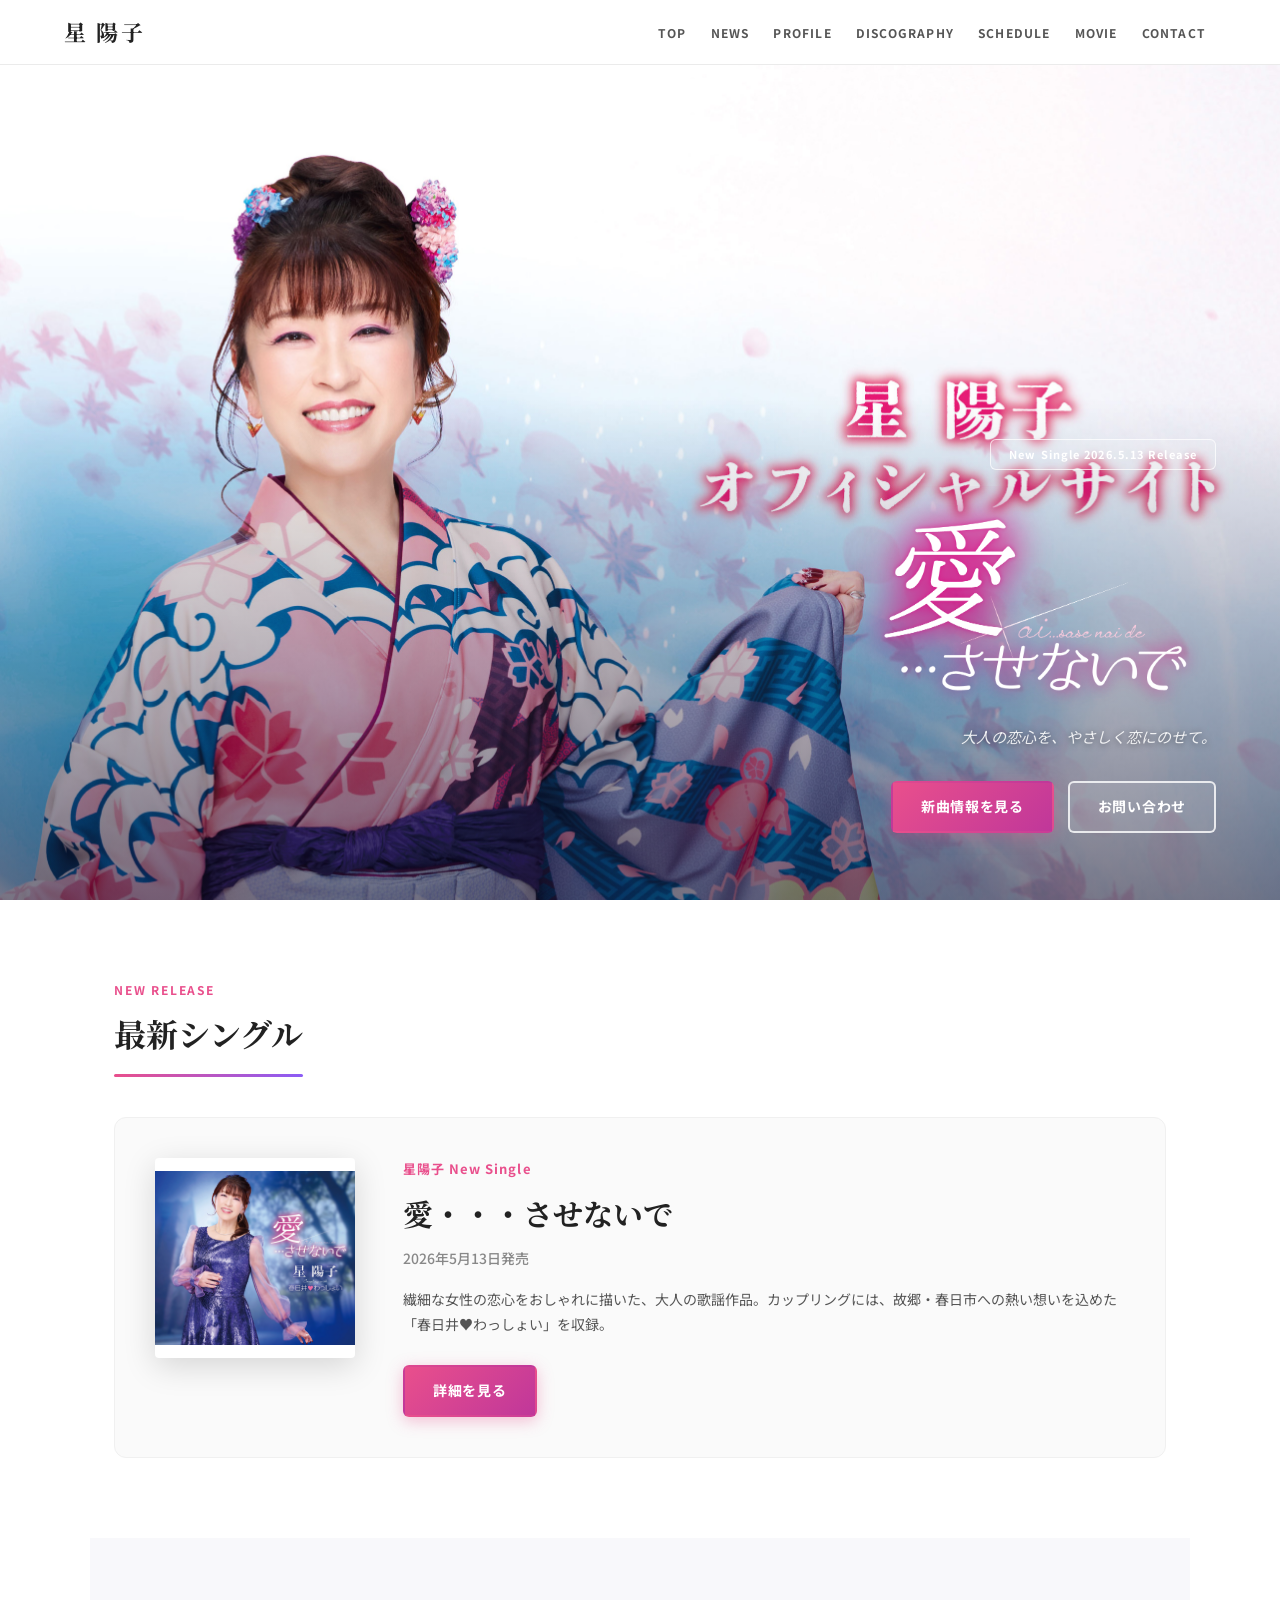
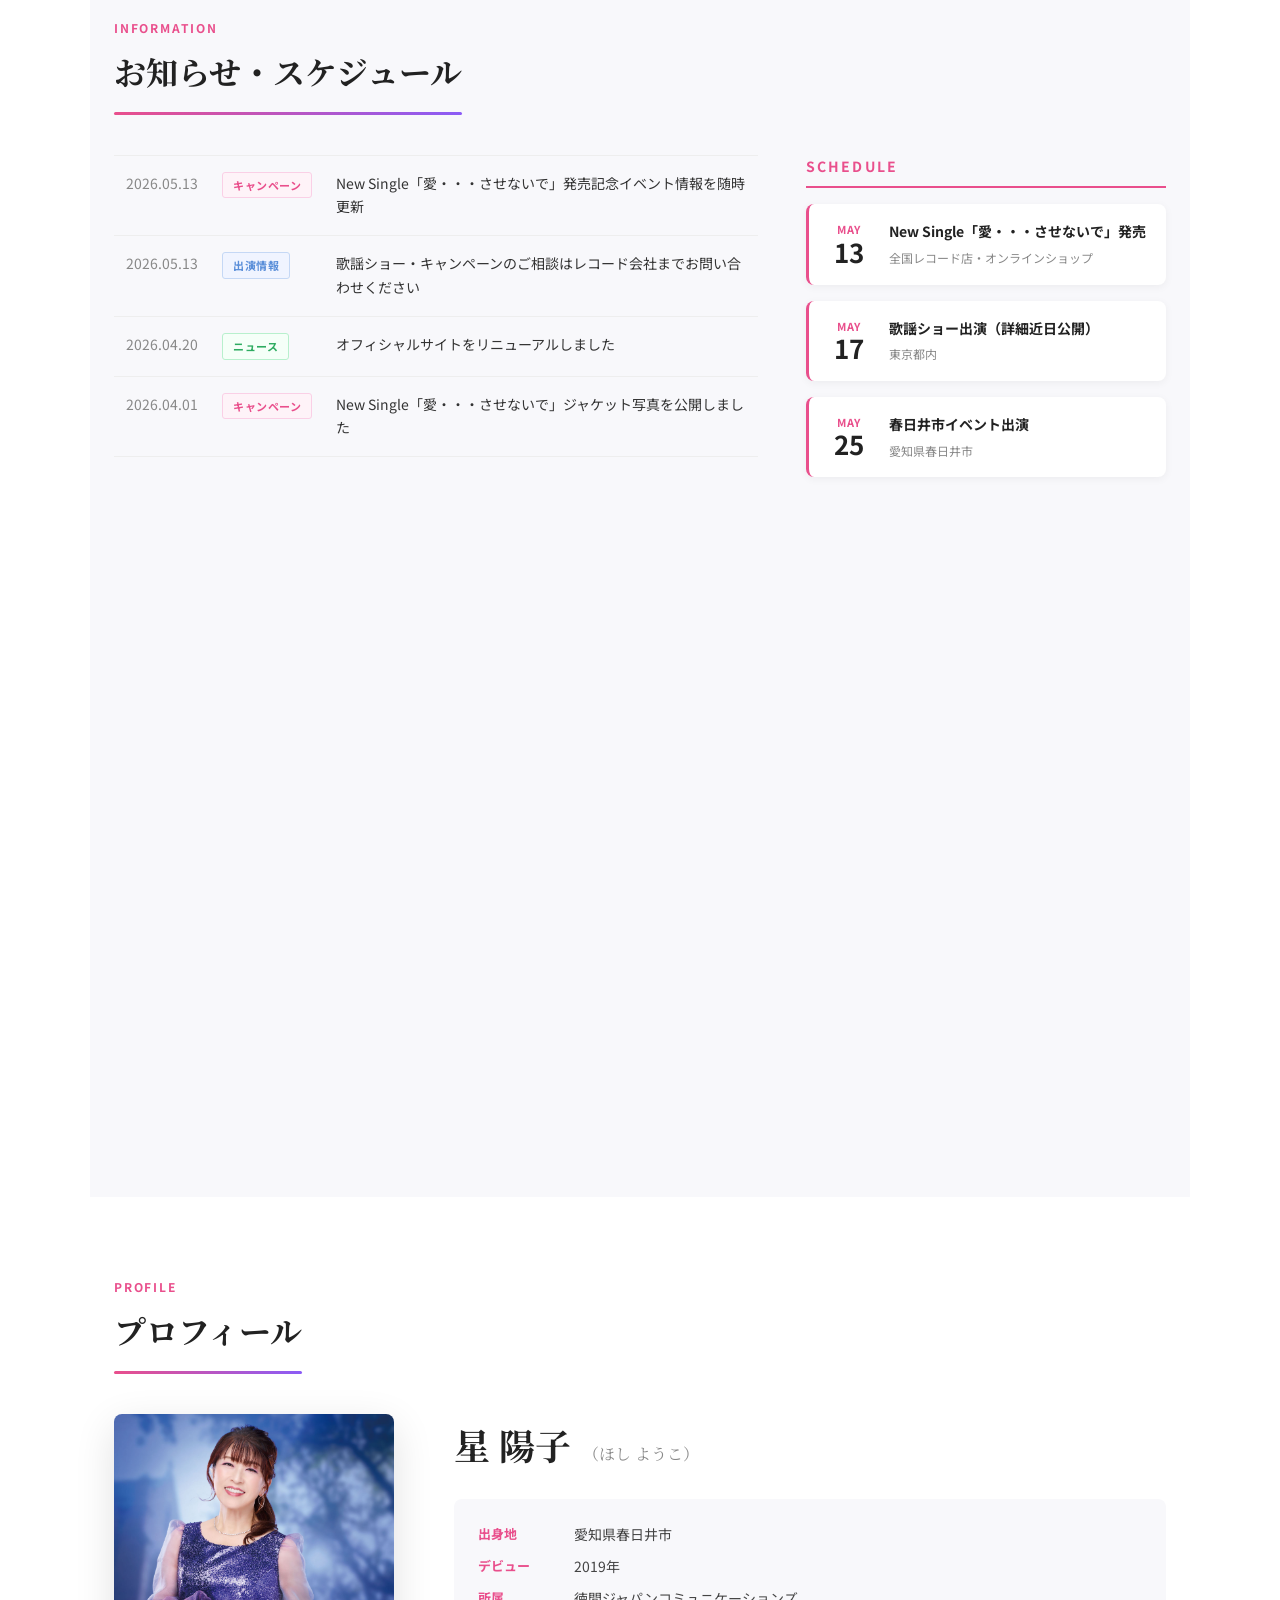
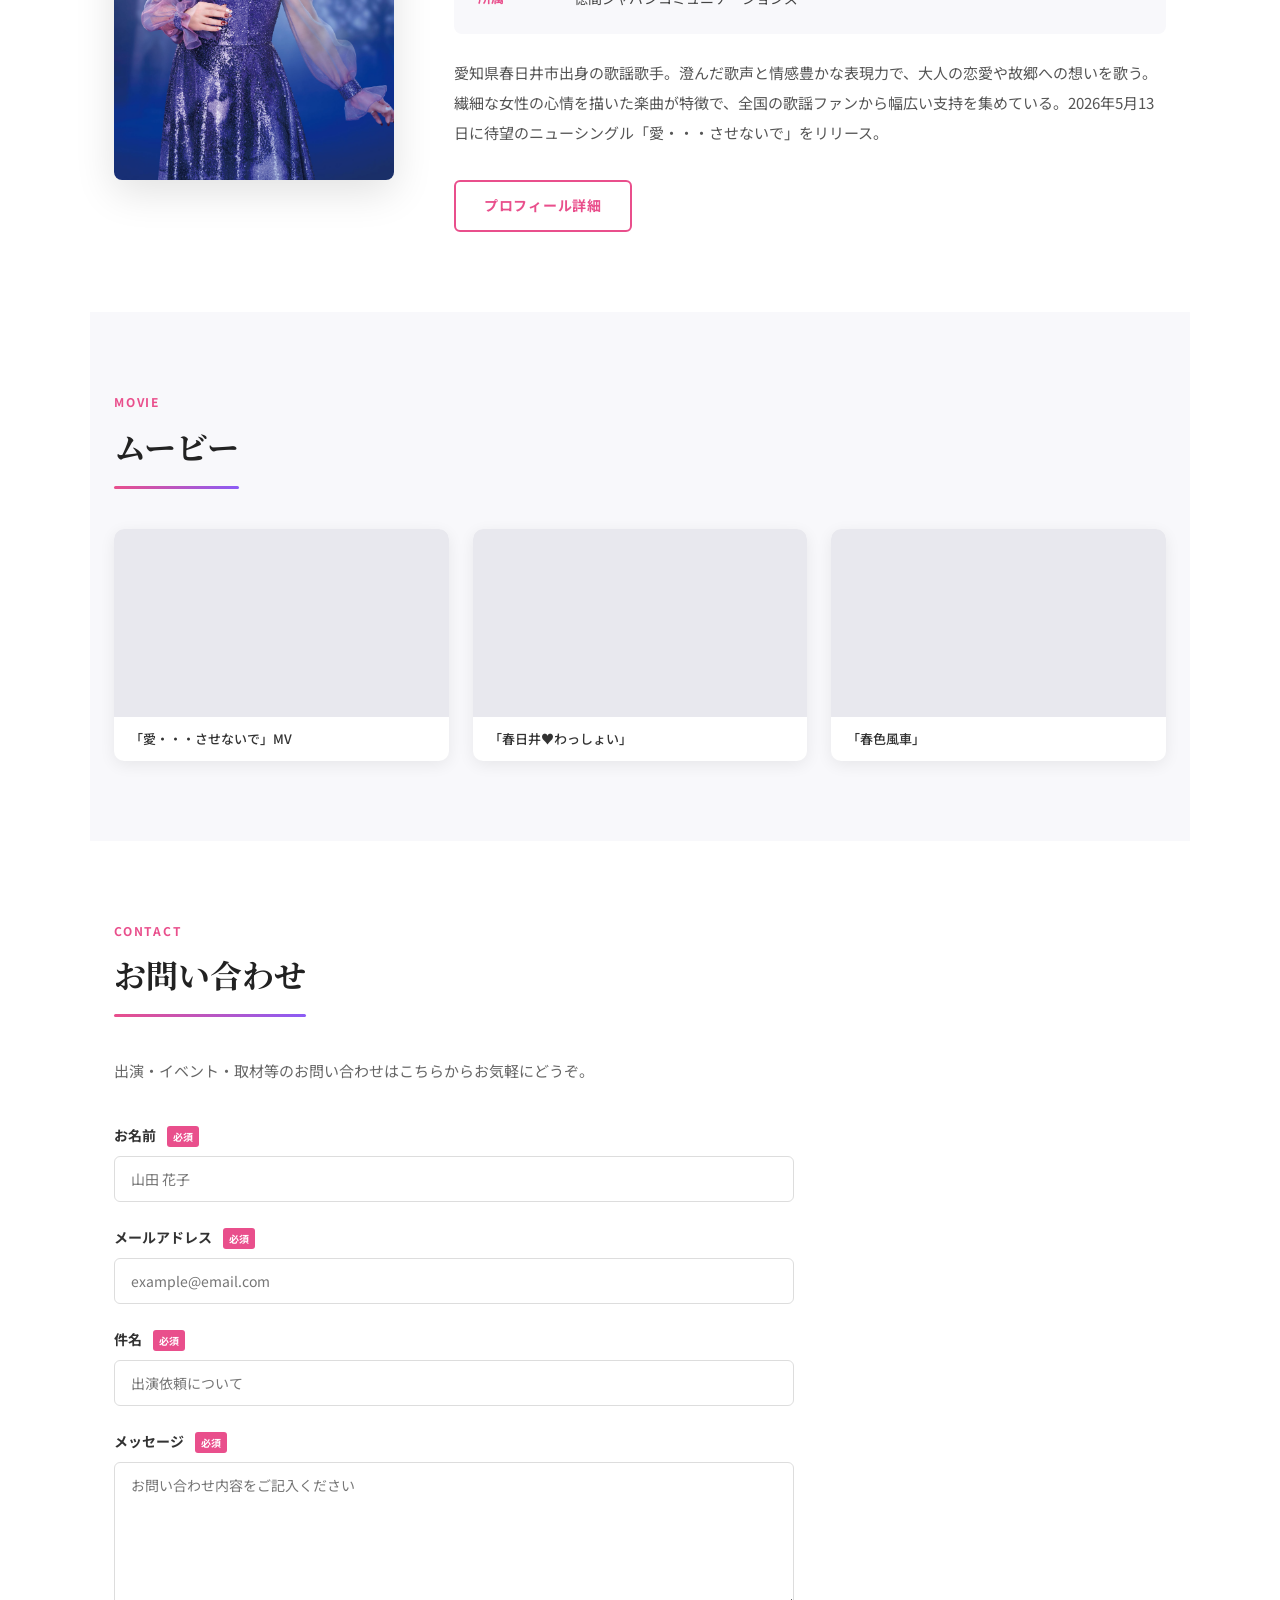
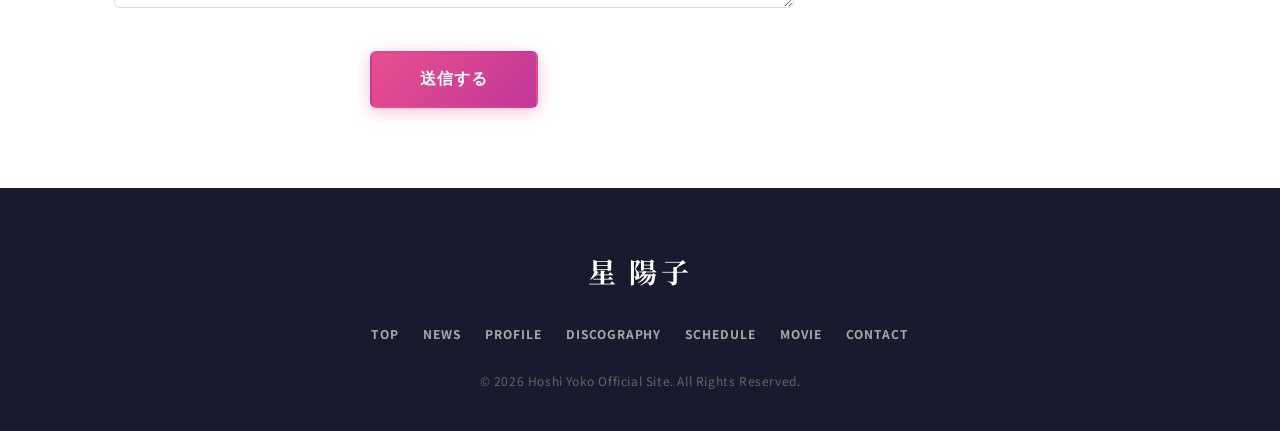
==== index.html @ 76802582 "Add files via upload" ====
<!DOCTYPE html>
<html lang="ja">
<head>
  <meta charset="UTF-8">
  <meta name="viewport" content="width=device-width, initial-scale=1.0">
  <title>星 陽子 オフィシャルサイト</title>
  <link rel="stylesheet" href="css/style.css">
  <link rel="preconnect" href="https://fonts.googleapis.com">
  <link rel="preconnect" href="https://fonts.gstatic.com" crossorigin>
  <link href="https://fonts.googleapis.com/css2?family=Noto+Sans+JP:wght@400;500;700&family=Noto+Serif+JP:wght@400;700&display=swap" rel="stylesheet">
</head>
<body>

  <!-- ヘッダー / ナビゲーション -->
  <header id="header">
    <div class="header-inner">
      <div class="logo">
        <a href="#top">星 陽子</a>
      </div>
      <nav class="global-nav">
        <ul>
          <li><a href="#top">TOP</a></li>
          <li><a href="#news">NEWS</a></li>
          <li><a href="#profile">PROFILE</a></li>
          <li><a href="discography.html">DISCOGRAPHY</a></li>
          <li><a href="#schedule">SCHEDULE</a></li>
          <li><a href="#movie">MOVIE</a></li>
          <li><a href="#contact">CONTACT</a></li>
        </ul>
      </nav>
      <button class="hamburger" aria-label="メニュー">
        <span></span><span></span><span></span>
      </button>
    </div>
  </header>

  <!-- ハンバーガーメニュー（モバイル用） -->
  <div class="mobile-nav" id="mobileNav">
    <ul>
      <li><a href="#top">TOP</a></li>
      <li><a href="#news">NEWS</a></li>
      <li><a href="#profile">PROFILE</a></li>
      <li><a href="discography.html">DISCOGRAPHY</a></li>
      <li><a href="#schedule">SCHEDULE</a></li>
      <li><a href="#movie">MOVIE</a></li>
      <li><a href="#contact">CONTACT</a></li>
    </ul>
  </div>

  <main>

    <!-- ヒーローセクション -->
    <section id="top" class="hero">
      <div class="hero-bg hero-bg-1"></div>
      <div class="hero-bg hero-bg-2"></div>
      <div class="hero-mobile-imgs">
        <img src="hoshiyokotop.jpg" alt="星 陽子" class="hero-mobile-img hero-mobile-img-1">
        <img src="hosiyoukotop2.jpg" alt="星 陽子" class="hero-mobile-img hero-mobile-img-2">
      </div>
      <div class="hero-content">
        <div class="new-single-badge">New Single 2026.5.13 Release</div>
        <img src="images/aisasenaide.png" alt="愛・・・させないで" class="hero-song-img">
        <p class="hero-catch">大人の恋心を、やさしく恋にのせて。</p>
        <div class="hero-btns">
          <a href="#discography" class="btn btn-primary">新曲情報を見る</a>
          <a href="#contact" class="btn btn-outline">お問い合わせ</a>
        </div>
      </div>
    </section>

    <!-- 最新シングル -->
    <section id="discography" class="new-release section-wrap">
      <div class="section-label">NEW RELEASE</div>
      <h2 class="section-title">最新シングル</h2>
      <div class="release-card">
        <div class="release-jacket">
          <img src="images/aisasenaidejake.png" alt="愛…させないで ジャケット">
        </div>
        <div class="release-info">
          <p class="release-label">星陽子 New Single</p>
          <h3 class="release-song-title">愛・・・させないで</h3>
          <p class="release-date">2026年5月13日発売</p>
          <p class="release-desc">繊細な女性の恋心をおしゃれに描いた、大人の歌謡作品。カップリングには、故郷・春日市への熱い想いを込めた「春日井♥わっしょい」を収録。</p>
          <a href="discography.html" class="btn btn-primary">詳細を見る</a>
        </div>
      </div>
    </section>

    <!-- お知らせ・スケジュール -->
    <section id="news" class="information section-wrap">
      <div class="section-label">INFORMATION</div>
      <h2 class="section-title">お知らせ・スケジュール</h2>
      <div class="info-grid">
        <div class="info-list">
          <table class="info-table">
            <tbody>
              <tr>
                <td class="info-date">2026.05.13</td>
                <td><span class="info-tag tag-campaign">キャンペーン</span></td>
                <td>New Single「愛・・・させないで」発売記念イベント情報を随時更新</td>
              </tr>
              <tr>
                <td class="info-date">2026.05.13</td>
                <td><span class="info-tag tag-appear">出演情報</span></td>
                <td>歌謡ショー・キャンペーンのご相談はレコード会社までお問い合わせください</td>
              </tr>
              <tr>
                <td class="info-date">2026.04.20</td>
                <td><span class="info-tag tag-news">ニュース</span></td>
                <td>オフィシャルサイトをリニューアルしました</td>
              </tr>
              <tr>
                <td class="info-date">2026.04.01</td>
                <td><span class="info-tag tag-campaign">キャンペーン</span></td>
                <td>New Single「愛・・・させないで」ジャケット写真を公開しました</td>
              </tr>
            </tbody>
          </table>
        </div>

        <div id="schedule" class="schedule-block">
          <h3 class="sub-title">SCHEDULE</h3>
          <ul class="schedule-list">
            <li class="schedule-item">
              <div class="sch-date">
                <span class="sch-month">MAY</span>
                <span class="sch-day">13</span>
              </div>
              <div class="sch-detail">
                <p class="sch-title">New Single「愛・・・させないで」発売</p>
                <p class="sch-place">全国レコード店・オンラインショップ</p>
              </div>
            </li>
            <li class="schedule-item">
              <div class="sch-date">
                <span class="sch-month">MAY</span>
                <span class="sch-day">17</span>
              </div>
              <div class="sch-detail">
                <p class="sch-title">歌謡ショー出演（詳細近日公開）</p>
                <p class="sch-place">東京都内</p>
              </div>
            </li>
            <li class="schedule-item">
              <div class="sch-date">
                <span class="sch-month">MAY</span>
                <span class="sch-day">25</span>
              </div>
              <div class="sch-detail">
                <p class="sch-title">春日井市イベント出演</p>
                <p class="sch-place">愛知県春日井市</p>
              </div>
            </li>
          </ul>
        </div>
      </div>
      <div class="fb-timeline-wrap">
        <iframe src="https://www.facebook.com/plugins/page.php?href=https%3A%2F%2Fwww.facebook.com%2Fxing.yang.zi&tabs=timeline&width=500&height=600&small_header=false&adapt_container_width=true&hide_cover=false&show_facepile=true" width="500" height="600" style="border:none;overflow:hidden" scrolling="no" frameborder="0" allowfullscreen="true" allow="autoplay; clipboard-write; encrypted-media; picture-in-picture; web-share"></iframe>
      </div>
    </section>

    <!-- プロフィール -->
    <section id="profile" class="profile-section section-wrap">
      <div class="section-label">PROFILE</div>
      <h2 class="section-title">プロフィール</h2>
      <div class="profile-inner">
        <div class="profile-photo">
          <img src="images/hoshiprofile.jpg" alt="星 陽子">
        </div>
        <div class="profile-text">
          <h3 class="profile-name">星 陽子<span class="profile-name-ruby">（ほし ようこ）</span></h3>
          <dl class="profile-dl">
            <dt>出身地</dt>
            <dd>愛知県春日井市</dd>
            <dt>デビュー</dt>
            <dd>2019年</dd>
            <dt>所属</dt>
            <dd>徳間ジャパンコミュニケーションズ</dd>
          </dl>
          <p class="profile-bio">
            愛知県春日井市出身の歌謡歌手。澄んだ歌声と情感豊かな表現力で、大人の恋愛や故郷への想いを歌う。繊細な女性の心情を描いた楽曲が特徴で、全国の歌謡ファンから幅広い支持を集めている。2026年5月13日に待望のニューシングル「愛・・・させないで」をリリース。
          </p>
          <a href="#" class="btn btn-secondary">プロフィール詳細</a>
        </div>
      </div>
    </section>

    <!-- ムービー -->
    <section id="movie" class="movie-section section-wrap">
      <div class="section-label">MOVIE</div>
      <h2 class="section-title">ムービー</h2>
      <div class="movie-grid">
        <div class="movie-card">
          <div class="movie-thumb">
            <iframe src="https://www.youtube.com/embed/MGuYI2XK7s0" title="愛・・・させないで" frameborder="0" allow="accelerometer; autoplay; clipboard-write; encrypted-media; gyroscope; picture-in-picture; web-share" allowfullscreen></iframe>
          </div>
          <p class="movie-label">「愛・・・させないで」MV</p>
        </div>
        <div class="movie-card">
          <div class="movie-thumb">
            <iframe src="https://www.youtube.com/embed/ap2-Ly3Mec8" title="春日井♥わっしょい" frameborder="0" allow="accelerometer; autoplay; clipboard-write; encrypted-media; gyroscope; picture-in-picture; web-share" allowfullscreen></iframe>
          </div>
          <p class="movie-label">「春日井♥わっしょい」</p>
        </div>
        <div class="movie-card">
          <div class="movie-thumb">
            <iframe src="https://www.youtube.com/embed/FRCaPFQMEBg" title="春色風車" frameborder="0" allow="accelerometer; autoplay; clipboard-write; encrypted-media; gyroscope; picture-in-picture; web-share" allowfullscreen></iframe>
          </div>
          <p class="movie-label">「春色風車」</p>
        </div>
      </div>
    </section>

    <!-- お問い合わせ -->
    <section id="contact" class="contact-section section-wrap">
      <div class="section-label">CONTACT</div>
      <h2 class="section-title">お問い合わせ</h2>
      <div class="contact-inner">
        <p class="contact-lead">出演・イベント・取材等のお問い合わせはこちらからお気軽にどうぞ。</p>
        <form class="contact-form" onsubmit="handleSubmit(event)">
          <div class="form-group">
            <label for="name">お名前 <span class="required">必須</span></label>
            <input type="text" id="name" name="name" placeholder="山田 花子" required>
          </div>
          <div class="form-group">
            <label for="email">メールアドレス <span class="required">必須</span></label>
            <input type="email" id="email" name="email" placeholder="example@email.com" required>
          </div>
          <div class="form-group">
            <label for="subject">件名 <span class="required">必須</span></label>
            <input type="text" id="subject" name="subject" placeholder="出演依頼について" required>
          </div>
          <div class="form-group">
            <label for="message">メッセージ <span class="required">必須</span></label>
            <textarea id="message" name="message" rows="6" placeholder="お問い合わせ内容をご記入ください" required></textarea>
          </div>
          <div class="form-submit">
            <button type="submit" class="btn btn-primary btn-large">送信する</button>
          </div>
        </form>
        <div id="formSuccess" class="form-success" style="display:none;">
          <p>お問い合わせを受け付けました。担当者よりご連絡いたします。</p>
        </div>
      </div>
    </section>

  </main>

  <!-- フッター -->
  <footer class="site-footer">
    <div class="footer-inner">
      <div class="footer-logo">星 陽子</div>
      <nav class="footer-nav">
        <ul>
          <li><a href="#top">TOP</a></li>
          <li><a href="#news">NEWS</a></li>
          <li><a href="#profile">PROFILE</a></li>
          <li><a href="discography.html">DISCOGRAPHY</a></li>
          <li><a href="#schedule">SCHEDULE</a></li>
          <li><a href="#movie">MOVIE</a></li>
          <li><a href="#contact">CONTACT</a></li>
        </ul>
      </nav>
      <p class="footer-copy">&copy; 2026 Hoshi Yoko Official Site. All Rights Reserved.</p>
    </div>
  </footer>

  <script>
    // ヒーロー背景クロスフェード
    (function() {
      const bg1 = document.querySelector('.hero-bg-1');
      const bg2 = document.querySelector('.hero-bg-2');
      const mImg1 = document.querySelector('.hero-mobile-img-1');
      const mImg2 = document.querySelector('.hero-mobile-img-2');
      let show2 = false;
      setInterval(() => {
        show2 = !show2;
        bg1.style.opacity  = show2 ? '0' : '1';
        bg2.style.opacity  = show2 ? '1' : '0';
        mImg1.style.opacity = show2 ? '0' : '1';
        mImg2.style.opacity = show2 ? '1' : '0';
      }, 3000);
    })();

    // ヘッダースクロール処理
    const header = document.getElementById('header');
    window.addEventListener('scroll', () => {
      if (window.scrollY > 50) {
        header.classList.add('scrolled');
      } else {
        header.classList.remove('scrolled');
      }
    });

    // ハンバーガーメニュー
    const hamburger = document.querySelector('.hamburger');
    const mobileNav = document.getElementById('mobileNav');
    hamburger.addEventListener('click', () => {
      hamburger.classList.toggle('active');
      mobileNav.classList.toggle('open');
    });
    mobileNav.querySelectorAll('a').forEach(link => {
      link.addEventListener('click', () => {
        hamburger.classList.remove('active');
        mobileNav.classList.remove('open');
      });
    });

    // スムーススクロール
    document.querySelectorAll('a[href^="#"]').forEach(anchor => {
      anchor.addEventListener('click', function(e) {
        const href = this.getAttribute('href');
        if (href === '#') return;
        e.preventDefault();
        const target = document.querySelector(href);
        if (target) {
          const headerH = header.offsetHeight;
          const top = target.getBoundingClientRect().top + window.pageYOffset - headerH;
          window.scrollTo({ top, behavior: 'smooth' });
        }
      });
    });

    // フォーム送信（デモ）
    function handleSubmit(e) {
      e.preventDefault();
      document.querySelector('.contact-form').style.display = 'none';
      document.getElementById('formSuccess').style.display = 'block';
    }
  </script>

</body>
</html>
---- css/style.css ----
/* ==============================
   リセット & ベース
   ============================== */
*, *::before, *::after {
  box-sizing: border-box;
  margin: 0;
  padding: 0;
}

html {
  scroll-behavior: smooth;
  font-size: 16px;
}

body {
  font-family: 'Noto Sans JP', sans-serif;
  color: #333;
  background: #fff;
  line-height: 1.7;
  -webkit-font-smoothing: antialiased;
}

img {
  max-width: 100%;
  height: auto;
  display: block;
}

ul, ol {
  list-style: none;
}

a {
  color: inherit;
  text-decoration: none;
}

/* ==============================
   ユーティリティ
   ============================== */
.section-wrap {
  padding: 80px 24px;
  max-width: 1100px;
  margin: 0 auto;
}

.section-label {
  font-size: 12px;
  font-weight: 700;
  letter-spacing: 0.15em;
  color: #e94f8c;
  margin-bottom: 6px;
  text-transform: uppercase;
}

.section-title {
  font-family: 'Noto Serif JP', serif;
  font-size: 32px;
  font-weight: 700;
  color: #222;
  margin-bottom: 40px;
  position: relative;
  padding-bottom: 16px;
  display: table;
}

.section-title::after {
  content: '';
  position: absolute;
  left: 0;
  bottom: 0;
  width: 100%;
  height: 3px;
  background: linear-gradient(90deg, #e94f8c, #8b5cf6);
  border-radius: 2px;
}

/* ==============================
   ボタン
   ============================== */
.btn {
  display: inline-flex;
  align-items: center;
  justify-content: center;
  padding: 12px 28px;
  border-radius: 6px;
  font-size: 14px;
  font-weight: 700;
  letter-spacing: 0.05em;
  cursor: pointer;
  transition: all 0.25s ease;
  border: 2px solid transparent;
  white-space: nowrap;
}

.btn-primary {
  background: linear-gradient(135deg, #e94f8c, #c0379a);
  color: #fff;
  border-color: transparent;
  box-shadow: 0 4px 16px rgba(233, 79, 140, 0.35);
}

.btn-primary:hover {
  transform: translateY(-2px);
  box-shadow: 0 8px 24px rgba(233, 79, 140, 0.45);
}

.btn-outline {
  background: transparent;
  color: #fff;
  border-color: #fff;
}

.btn-outline:hover {
  background: rgba(255,255,255,0.15);
}

.btn-secondary {
  background: #fff;
  color: #e94f8c;
  border-color: #e94f8c;
}

.btn-secondary:hover {
  background: #e94f8c;
  color: #fff;
}

.btn-large {
  padding: 16px 48px;
  font-size: 16px;
}

/* ==============================
   ヘッダー
   ============================== */
#header {
  position: fixed;
  top: 0;
  left: 0;
  right: 0;
  z-index: 1000;
  background: rgba(255,255,255,0.97);
  backdrop-filter: blur(8px);
  border-bottom: 1px solid rgba(0,0,0,0.08);
  transition: box-shadow 0.3s;
}

#header.scrolled {
  box-shadow: 0 4px 20px rgba(0,0,0,0.1);
}

.header-inner {
  display: flex;
  align-items: center;
  justify-content: space-between;
  max-width: 1200px;
  margin: 0 auto;
  padding: 0 24px;
  height: 64px;
}

.logo a {
  font-family: 'Noto Serif JP', serif;
  font-size: 22px;
  font-weight: 700;
  color: #222;
  letter-spacing: 0.1em;
  transition: color 0.2s;
}

.logo a:hover {
  color: #e94f8c;
}

.global-nav ul {
  display: flex;
  gap: 4px;
}

.global-nav ul li a {
  font-size: 12px;
  font-weight: 700;
  letter-spacing: 0.1em;
  color: #555;
  padding: 6px 10px;
  border-radius: 4px;
  transition: all 0.2s;
}

.global-nav ul li a:hover {
  color: #e94f8c;
  background: rgba(233, 79, 140, 0.07);
}

/* ハンバーガー */
.hamburger {
  display: none;
  flex-direction: column;
  justify-content: center;
  gap: 5px;
  width: 32px;
  height: 32px;
  background: none;
  border: none;
  cursor: pointer;
  padding: 4px;
}

.hamburger span {
  display: block;
  width: 100%;
  height: 2px;
  background: #333;
  border-radius: 2px;
  transition: all 0.3s;
}

.hamburger.active span:nth-child(1) {
  transform: translateY(7px) rotate(45deg);
}
.hamburger.active span:nth-child(2) {
  opacity: 0;
}
.hamburger.active span:nth-child(3) {
  transform: translateY(-7px) rotate(-45deg);
}

/* モバイルナビ */
.mobile-nav {
  display: none;
  position: fixed;
  top: 64px;
  left: 0;
  right: 0;
  background: #fff;
  z-index: 999;
  border-bottom: 1px solid #eee;
  transform: translateY(-10px);
  opacity: 0;
  pointer-events: none;
  transition: all 0.3s;
}

.mobile-nav.open {
  display: block;
  transform: translateY(0);
  opacity: 1;
  pointer-events: auto;
}

.mobile-nav ul {
  padding: 16px 0;
}

.mobile-nav ul li a {
  display: block;
  padding: 14px 24px;
  font-size: 14px;
  font-weight: 700;
  letter-spacing: 0.1em;
  color: #333;
  border-bottom: 1px solid #f5f5f5;
  transition: color 0.2s;
}

.mobile-nav ul li a:hover {
  color: #e94f8c;
}

/* ==============================
   ヒーローセクション
   ============================== */
.hero {
  margin-top: 64px;
  position: relative;
  width: 100%;
  aspect-ratio: 2565 / 2125;
  max-height: calc(100vh - 64px);
  overflow: hidden;
}

.hero-bg {
  position: absolute;
  inset: 0;
  background-size: cover;
  background-position: center top;
  transition: opacity 1.2s ease;
}

.hero-bg-1 { background-image: url('../hoshiyokotop.jpg'); }
.hero-bg-2 { background-image: url('../hosiyoukotop2.jpg'); opacity: 0; }

.hero-mobile-imgs { display: none; }

/* 下部グラデーションオーバーレイ（テキスト可読性確保） */
.hero::after {
  content: '';
  position: absolute;
  inset: 0;
  background: linear-gradient(
    to bottom,
    transparent 40%,
    rgba(10, 10, 40, 0.55) 100%
  );
  pointer-events: none;
}

.hero-content {
  position: absolute;
  bottom: 8%;
  right: 5%;
  z-index: 1;
  max-width: 38%;
  text-align: right;
}

.new-single-badge {
  display: inline-block;
  background: rgba(255,255,255,0.15);
  color: #fff;
  font-size: 11px;
  font-weight: 700;
  letter-spacing: 0.1em;
  padding: 5px 18px;
  border-radius: 6px;
  border: 1.5px solid rgba(255,255,255,0.7);
  margin-bottom: 16px;
  backdrop-filter: blur(4px);
}

.hero-song-img {
  width: clamp(220px, 30vw, 360px);
  height: auto;
  margin-bottom: 12px;
  margin-left: auto;
  mix-blend-mode: screen;
}

.hero-catch {
  font-size: 15px;
  color: rgba(255,255,255,0.88);
  margin-bottom: 32px;
  font-style: italic;
  text-shadow: 0 1px 6px rgba(0,0,0,0.5);
}

.hero-btns {
  display: flex;
  gap: 14px;
  flex-wrap: wrap;
  justify-content: flex-end;
}

.hero-btns .btn-outline {
  color: #fff;
  border-color: rgba(255,255,255,0.8);
  background: rgba(255,255,255,0.1);
  backdrop-filter: blur(4px);
}

.hero-btns .btn-outline:hover {
  background: rgba(255,255,255,0.25);
  border-color: #fff;
}

/* ==============================
   最新シングル
   ============================== */
.new-release {
  background: #fff;
}

.release-card {
  display: flex;
  gap: 48px;
  align-items: flex-start;
  background: #fafafa;
  border: 1px solid #f0f0f0;
  border-radius: 12px;
  padding: 40px;
}

.release-jacket {
  flex: 0 0 200px;
}

.release-jacket img {
  width: 200px;
  height: 200px;
  object-fit: contain;
  border-radius: 4px;
  box-shadow: 0 8px 32px rgba(0,0,0,0.15);
  display: block;
  background: #fff;
}

.jacket-placeholder {
  width: 200px;
  height: 200px;
  background: linear-gradient(135deg, #6b8dd6 0%, #8c6dae 60%, #c0379a 100%);
  border-radius: 4px;
  display: flex;
  flex-direction: column;
  align-items: center;
  justify-content: center;
  box-shadow: 0 8px 32px rgba(100, 60, 160, 0.3);
  color: #fff;
  text-align: center;
  padding: 16px;
}

.jacket-artist {
  font-size: 14px;
  font-weight: 700;
  letter-spacing: 0.1em;
  margin-bottom: 8px;
  opacity: 0.9;
}

.jacket-title {
  font-family: 'Noto Serif JP', serif;
  font-size: 20px;
  font-weight: 700;
  line-height: 1.4;
}

.release-info {
  flex: 1;
}

.release-video {
  margin-top: 32px;
  text-align: center;
}

.release-video iframe {
  width: 100%;
  max-width: 560px;
  aspect-ratio: 16 / 9;
  height: auto;
  border-radius: 8px;
}

.release-label {
  font-size: 13px;
  color: #e94f8c;
  font-weight: 700;
  letter-spacing: 0.08em;
  margin-bottom: 8px;
}

.release-song-title {
  font-family: 'Noto Serif JP', serif;
  font-size: 30px;
  font-weight: 700;
  color: #222;
  margin-bottom: 8px;
}

.release-date {
  font-size: 14px;
  color: #888;
  font-weight: 500;
  margin-bottom: 16px;
}

.release-desc {
  font-size: 14px;
  color: #555;
  line-height: 1.8;
  margin-bottom: 28px;
}

/* ==============================
   お知らせ・スケジュール
   ============================== */
.information {
  background: #f8f8fb;
}

.information .section-wrap,
.information {
  background: #f8f8fb;
}

.info-grid {
  display: grid;
  grid-template-columns: 1fr 360px;
  gap: 48px;
  align-items: start;
}

.fb-timeline-wrap {
  margin-top: 40px;
  display: flex;
  justify-content: center;
}

.info-table {
  width: 100%;
  border-collapse: collapse;
}

.info-table tr {
  border-bottom: 1px solid #eee;
}

.info-table tr:first-child {
  border-top: 1px solid #eee;
}

.info-table td {
  padding: 16px 12px;
  font-size: 14px;
  vertical-align: top;
}

.info-date {
  white-space: nowrap;
  color: #888;
  font-size: 13px;
  width: 90px;
  padding-right: 8px;
}

.info-tag {
  display: inline-block;
  font-size: 11px;
  font-weight: 700;
  padding: 3px 10px;
  border-radius: 3px;
  white-space: nowrap;
  letter-spacing: 0.05em;
}

.tag-campaign { background: #fef3f8; color: #e94f8c; border: 1px solid #fad0e6; }
.tag-appear   { background: #f0f4ff; color: #5b8fd9; border: 1px solid #c5d8f5; }
.tag-news     { background: #f5fff8; color: #2dab60; border: 1px solid #b8f0cd; }

.sub-title {
  font-size: 14px;
  font-weight: 700;
  letter-spacing: 0.15em;
  color: #e94f8c;
  margin-bottom: 16px;
  padding-bottom: 8px;
  border-bottom: 2px solid #e94f8c;
}

.schedule-list {
  display: flex;
  flex-direction: column;
  gap: 16px;
}

.schedule-item {
  display: flex;
  gap: 16px;
  align-items: flex-start;
  padding: 16px;
  background: #fff;
  border-radius: 8px;
  border-left: 3px solid #e94f8c;
  box-shadow: 0 2px 8px rgba(0,0,0,0.05);
}

.sch-date {
  display: flex;
  flex-direction: column;
  align-items: center;
  min-width: 48px;
}

.sch-month {
  font-size: 11px;
  font-weight: 700;
  color: #e94f8c;
  letter-spacing: 0.05em;
}

.sch-day {
  font-size: 26px;
  font-weight: 700;
  color: #222;
  line-height: 1;
}

.sch-title {
  font-size: 14px;
  font-weight: 700;
  color: #222;
  margin-bottom: 4px;
}

.sch-place {
  font-size: 12px;
  color: #888;
}

/* ==============================
   プロフィール
   ============================== */
.profile-section {
  background: #fff;
}

.profile-inner {
  display: flex;
  gap: 60px;
  align-items: flex-start;
}

.profile-photo {
  flex: 0 0 280px;
  position: relative;
}

.profile-photo img {
  width: 100%;
  border-radius: 8px;
  box-shadow: 0 12px 40px rgba(0,0,0,0.12);
}

.profile-text {
  flex: 1;
}

.profile-name {
  font-family: 'Noto Serif JP', serif;
  font-size: 36px;
  font-weight: 700;
  color: #222;
  margin-bottom: 4px;
}

.profile-name-ruby {
  font-size: 16px;
  font-weight: 400;
  color: #888;
  margin-left: 12px;
}

.profile-dl {
  display: grid;
  grid-template-columns: 80px 1fr;
  gap: 8px 16px;
  margin: 24px 0;
  padding: 24px;
  background: #f8f8fb;
  border-radius: 8px;
}

.profile-dl dt {
  font-size: 13px;
  font-weight: 700;
  color: #e94f8c;
}

.profile-dl dd {
  font-size: 14px;
  color: #444;
}

.profile-bio {
  font-size: 15px;
  color: #555;
  line-height: 2;
  margin-bottom: 32px;
}

/* ==============================
   ムービー
   ============================== */
.movie-section {
  background: #f8f8fb;
}

.movie-grid {
  display: grid;
  grid-template-columns: repeat(3, 1fr);
  gap: 24px;
}

.movie-card {
  background: #fff;
  border-radius: 10px;
  overflow: hidden;
  box-shadow: 0 4px 16px rgba(0,0,0,0.07);
  transition: transform 0.25s, box-shadow 0.25s;
  cursor: pointer;
}

.movie-card:hover {
  transform: translateY(-4px);
  box-shadow: 0 12px 32px rgba(0,0,0,0.12);
}

.movie-thumb {
  aspect-ratio: 16/9;
  background: #e8e8ee;
  overflow: hidden;
  position: relative;
}

.movie-thumb iframe {
  position: absolute;
  top: 0;
  left: 0;
  width: 100%;
  height: 100%;
  border: none;
}

.movie-placeholder {
  width: 100%;
  height: 100%;
  display: flex;
  align-items: center;
  justify-content: center;
  background: linear-gradient(135deg, #e8eaf6, #d8daf0);
}

.movie-placeholder svg {
  width: 60px;
  height: 60px;
  opacity: 0.6;
  transition: opacity 0.2s;
}

.movie-card:hover .movie-placeholder svg {
  opacity: 0.9;
}

.movie-label {
  padding: 12px 16px;
  font-size: 13px;
  font-weight: 500;
  color: #333;
  line-height: 1.5;
}

/* ==============================
   お問い合わせ
   ============================== */
.contact-section {
  background: #fff;
}

.contact-inner {
  max-width: 680px;
}

.contact-lead {
  font-size: 15px;
  color: #666;
  margin-bottom: 40px;
  line-height: 1.8;
}

.form-group {
  margin-bottom: 24px;
}

.form-group label {
  display: block;
  font-size: 14px;
  font-weight: 700;
  color: #333;
  margin-bottom: 8px;
}

.required {
  display: inline-block;
  background: #e94f8c;
  color: #fff;
  font-size: 10px;
  padding: 2px 6px;
  border-radius: 3px;
  margin-left: 8px;
  font-weight: 700;
}

.form-group input,
.form-group textarea {
  width: 100%;
  padding: 12px 16px;
  font-size: 14px;
  font-family: 'Noto Sans JP', sans-serif;
  border: 1.5px solid #ddd;
  border-radius: 6px;
  color: #333;
  background: #fff;
  transition: border-color 0.2s, box-shadow 0.2s;
  outline: none;
  resize: vertical;
}

.form-group input:focus,
.form-group textarea:focus {
  border-color: #e94f8c;
  box-shadow: 0 0 0 3px rgba(233, 79, 140, 0.12);
}

.form-submit {
  text-align: center;
  margin-top: 36px;
}

.form-success {
  background: #f0fef5;
  border: 1.5px solid #4ade80;
  border-radius: 8px;
  padding: 32px;
  text-align: center;
  color: #15803d;
  font-size: 15px;
  font-weight: 500;
}

/* ==============================
   フッター
   ============================== */
.site-footer {
  background: #1a1a2e;
  color: #aaa;
}

.footer-inner {
  max-width: 1100px;
  margin: 0 auto;
  padding: 60px 24px 40px;
  display: flex;
  flex-direction: column;
  align-items: center;
  gap: 24px;
}

.footer-logo {
  font-family: 'Noto Serif JP', serif;
  font-size: 28px;
  font-weight: 700;
  color: #fff;
  letter-spacing: 0.12em;
}

.footer-nav ul {
  display: flex;
  gap: 4px;
  flex-wrap: wrap;
  justify-content: center;
}

.footer-nav ul li a {
  font-size: 12px;
  font-weight: 700;
  color: #aaa;
  padding: 6px 10px;
  letter-spacing: 0.08em;
  transition: color 0.2s;
}

.footer-nav ul li a:hover {
  color: #e94f8c;
}

.footer-copy {
  font-size: 12px;
  color: #666;
  text-align: center;
  letter-spacing: 0.05em;
}

/* ==============================
   セクション背景（交互）
   ============================== */
.new-release,
.profile-section,
.contact-section {
  background: #fff;
}

.information,
.movie-section {
  background: #f8f8fb;
}

/* ==============================
   レスポンシブ
   ============================== */
@media (max-width: 900px) {
  .global-nav { display: none; }
  .hamburger { display: flex; }

  .hero {
    aspect-ratio: auto;
    max-height: none;
    background-image: none;
    display: flex;
    flex-direction: column;
  }

  .hero::after { display: none; }

  .hero-mobile-imgs {
    display: block;
    position: relative;
    width: 100%;
    line-height: 0;
  }

  .hero-mobile-img {
    width: 100%;
    height: auto;
    display: block;
    transition: opacity 1.2s ease;
  }

  .hero-mobile-img-2 {
    position: absolute;
    inset: 0;
    opacity: 0;
    transition: opacity 1.2s ease;
  }

  .hero-content {
    position: static;
    max-width: 100%;
    text-align: center;
    padding: 32px 32px 44px;
    background: #1a1a2e;
  }

  .hero-song-img {
    margin-left: auto;
    margin-right: auto;
  }

  .hero-btns {
    justify-content: center;
  }

  .info-grid {
    grid-template-columns: 1fr;
  }

  .profile-inner {
    flex-direction: column;
    gap: 32px;
  }

  .profile-photo {
    flex: 0 0 auto;
    width: 220px;
    margin: 0 auto;
  }

  .profile-text {
    text-align: center;
  }

  .profile-dl {
    text-align: left;
  }

  .movie-grid {
    grid-template-columns: 1fr 1fr;
  }

  .release-card {
    flex-direction: column;
    align-items: center;
    text-align: center;
    padding: 28px;
    gap: 28px;
  }
}

@media (max-width: 600px) {
  .section-title { font-size: 26px; }

  .hero-content {
    padding: 24px 20px 36px;
  }

  .movie-grid {
    grid-template-columns: 1fr;
  }

  .info-table td {
    display: block;
    padding: 6px 8px;
  }

  .info-table td.info-date {
    padding-bottom: 2px;
    color: #aaa;
  }

  .info-table tr {
    padding: 12px 0;
    display: block;
  }
}
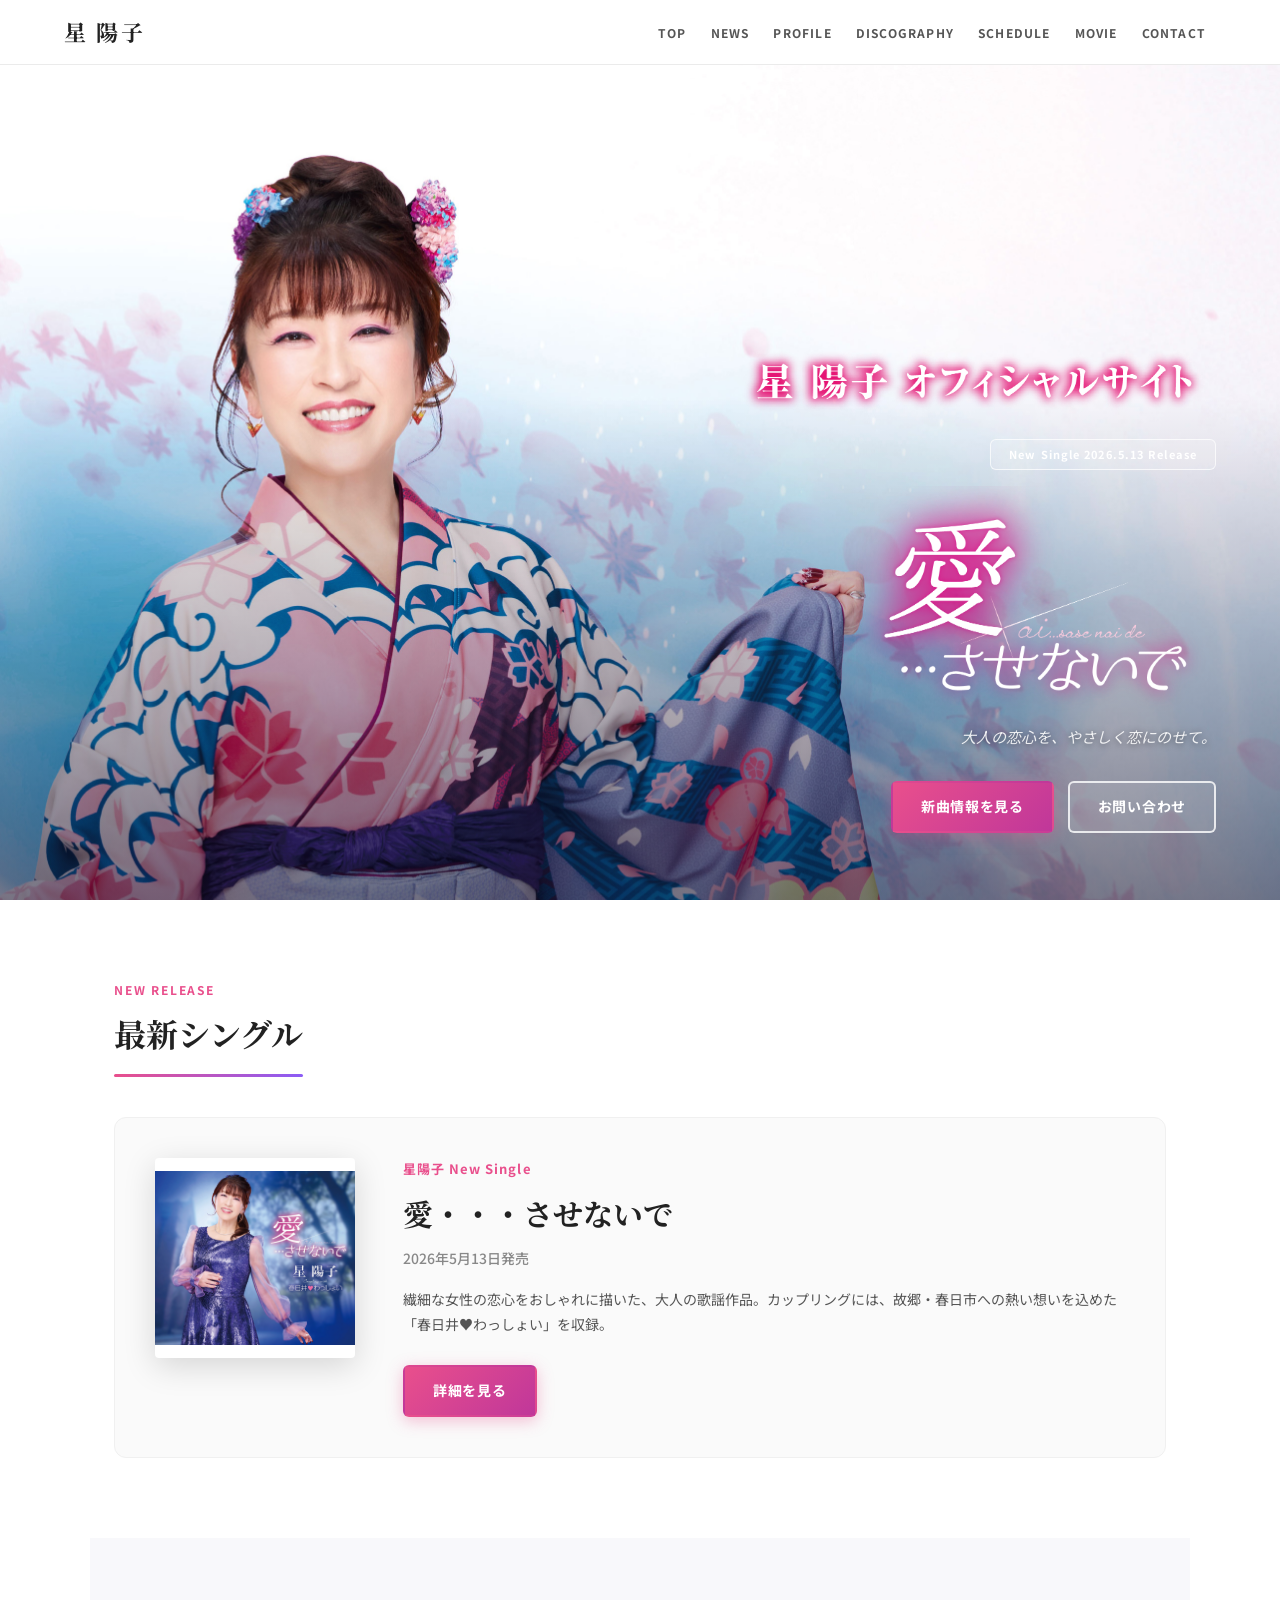
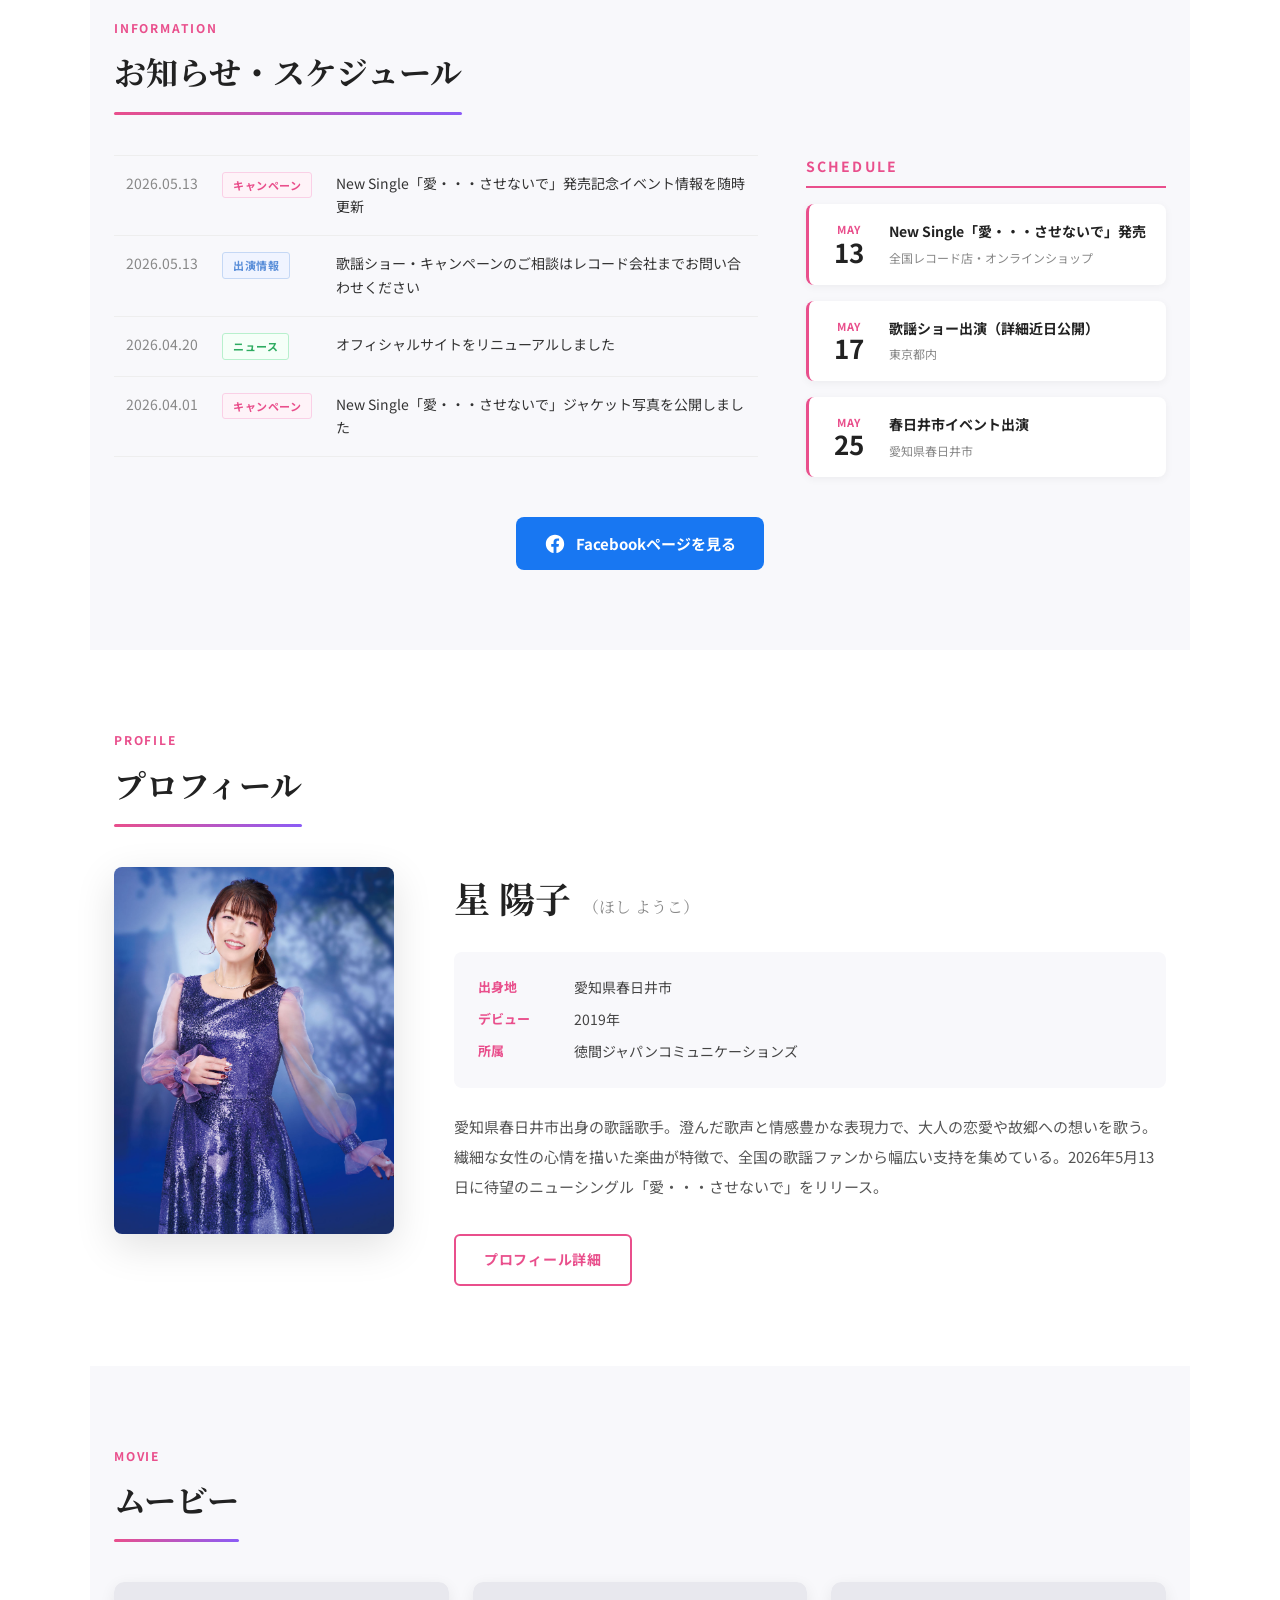
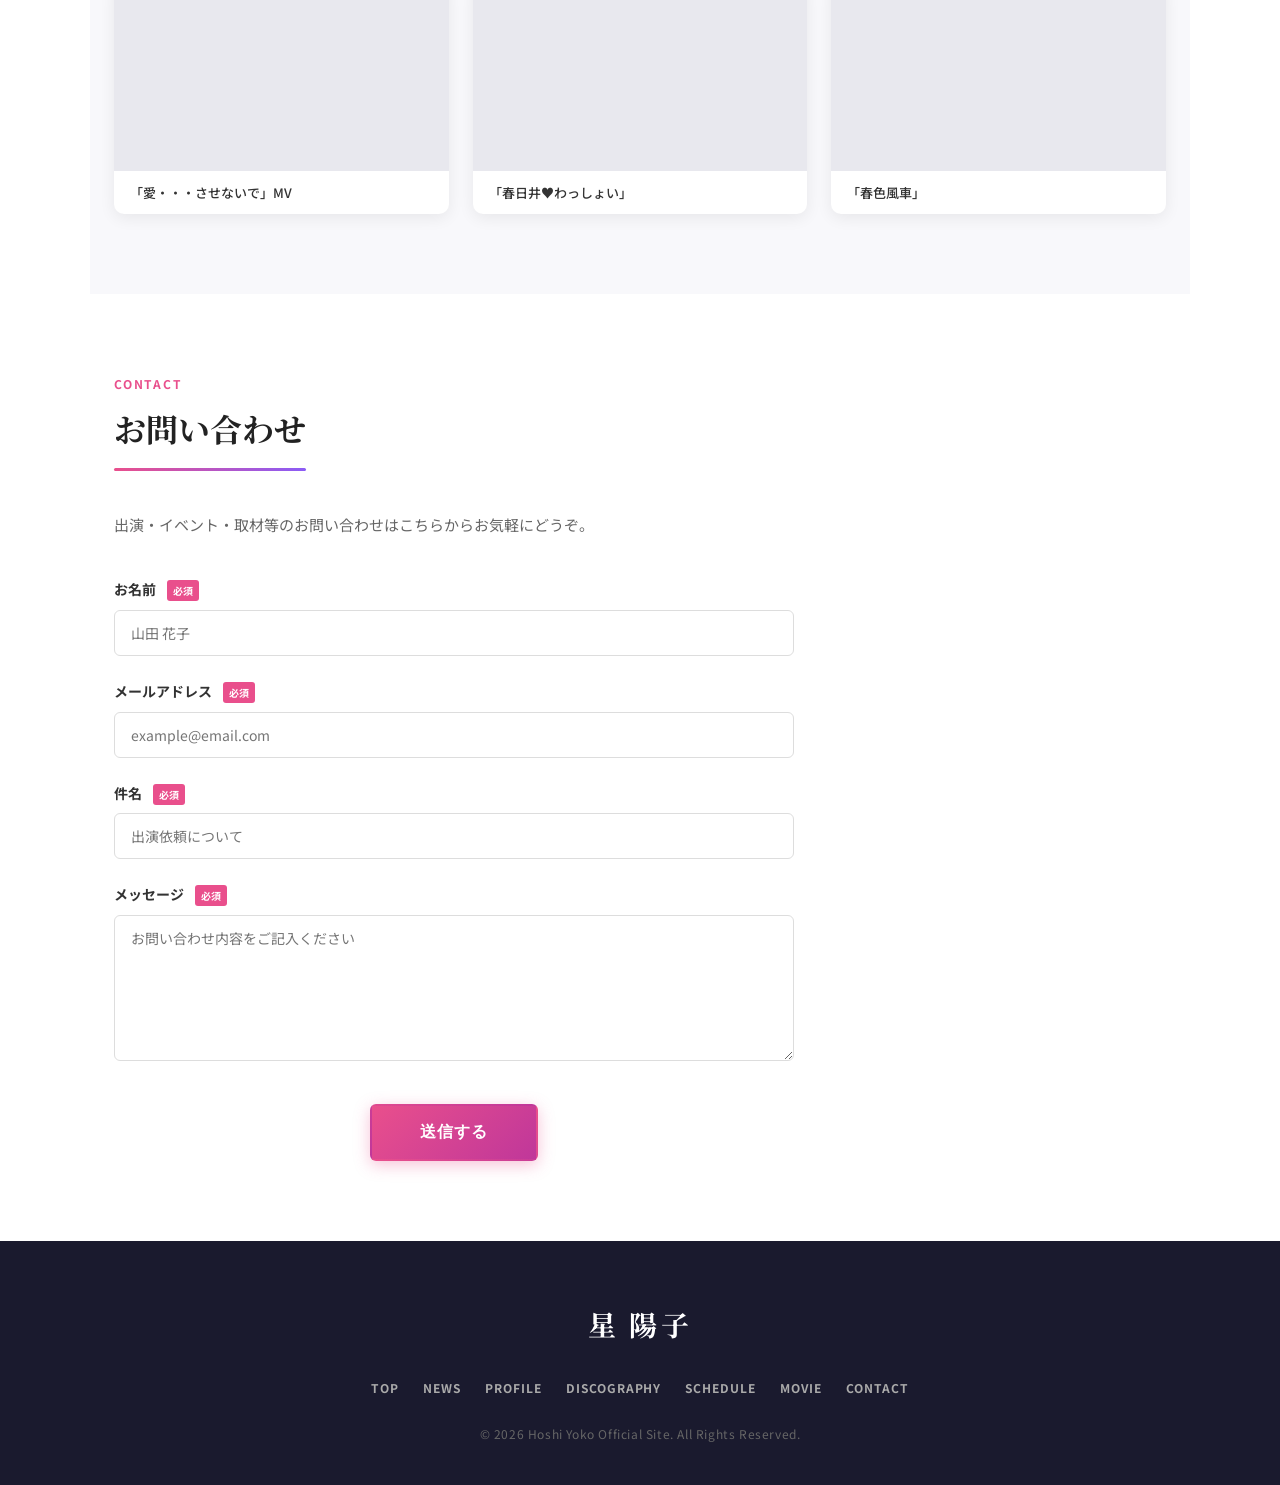
==== commit 2edfc6e3: "Add files via upload" ====
--- a/index.html
+++ b/index.html
@@ -58,6 +58,7 @@
         <img src="hosiyoukotop2.jpg" alt="星 陽子" class="hero-mobile-img hero-mobile-img-2">
       </div>
       <div class="hero-content">
+        <img src="images/hoshiyoukorogo.png" alt="星陽子" class="hero-logo">
         <div class="new-single-badge">New Single 2026.5.13 Release</div>
         <img src="images/aisasenaide.png" alt="愛・・・させないで" class="hero-song-img">
         <p class="hero-catch">大人の恋心を、やさしく恋にのせて。</p>
@@ -155,7 +156,10 @@
         </div>
       </div>
       <div class="fb-timeline-wrap">
-        <iframe src="https://www.facebook.com/plugins/page.php?href=https%3A%2F%2Fwww.facebook.com%2Fxing.yang.zi&tabs=timeline&width=500&height=600&small_header=false&adapt_container_width=true&hide_cover=false&show_facepile=true" width="500" height="600" style="border:none;overflow:hidden" scrolling="no" frameborder="0" allowfullscreen="true" allow="autoplay; clipboard-write; encrypted-media; picture-in-picture; web-share"></iframe>
+        <a href="https://www.facebook.com/xing.yang.zi" target="_blank" rel="noopener" class="fb-link-btn">
+          <svg xmlns="http://www.w3.org/2000/svg" viewBox="0 0 24 24" fill="currentColor" width="22" height="22"><path d="M22 12c0-5.522-4.478-10-10-10S2 6.478 2 12c0 4.991 3.657 9.128 8.438 9.878v-6.987H7.898V12h2.54V9.797c0-2.506 1.492-3.89 3.777-3.89 1.094 0 2.238.195 2.238.195v2.46h-1.26c-1.243 0-1.63.771-1.63 1.562V12h2.773l-.443 2.891h-2.33v6.987C18.343 21.128 22 16.991 22 12z"/></svg>
+          Facebookページを見る
+        </a>
       </div>
     </section>
 
--- a/css/style.css
+++ b/css/style.css
@@ -315,6 +315,13 @@
   text-align: right;
 }
 
+.hero-logo {
+  display: block;
+  max-width: 640px;
+  width: 100%;
+  margin: 0 auto 16px;
+}
+
 .new-single-badge {
   display: inline-block;
   background: rgba(255,255,255,0.15);
@@ -495,6 +502,24 @@
   margin-top: 40px;
   display: flex;
   justify-content: center;
+}
+
+.fb-link-btn {
+  display: inline-flex;
+  align-items: center;
+  gap: 10px;
+  background: #1877f2;
+  color: #fff;
+  font-size: 15px;
+  font-weight: 700;
+  padding: 14px 28px;
+  border-radius: 8px;
+  text-decoration: none;
+  transition: background 0.2s;
+}
+
+.fb-link-btn:hover {
+  background: #1558b0;
 }
 
 .info-table {
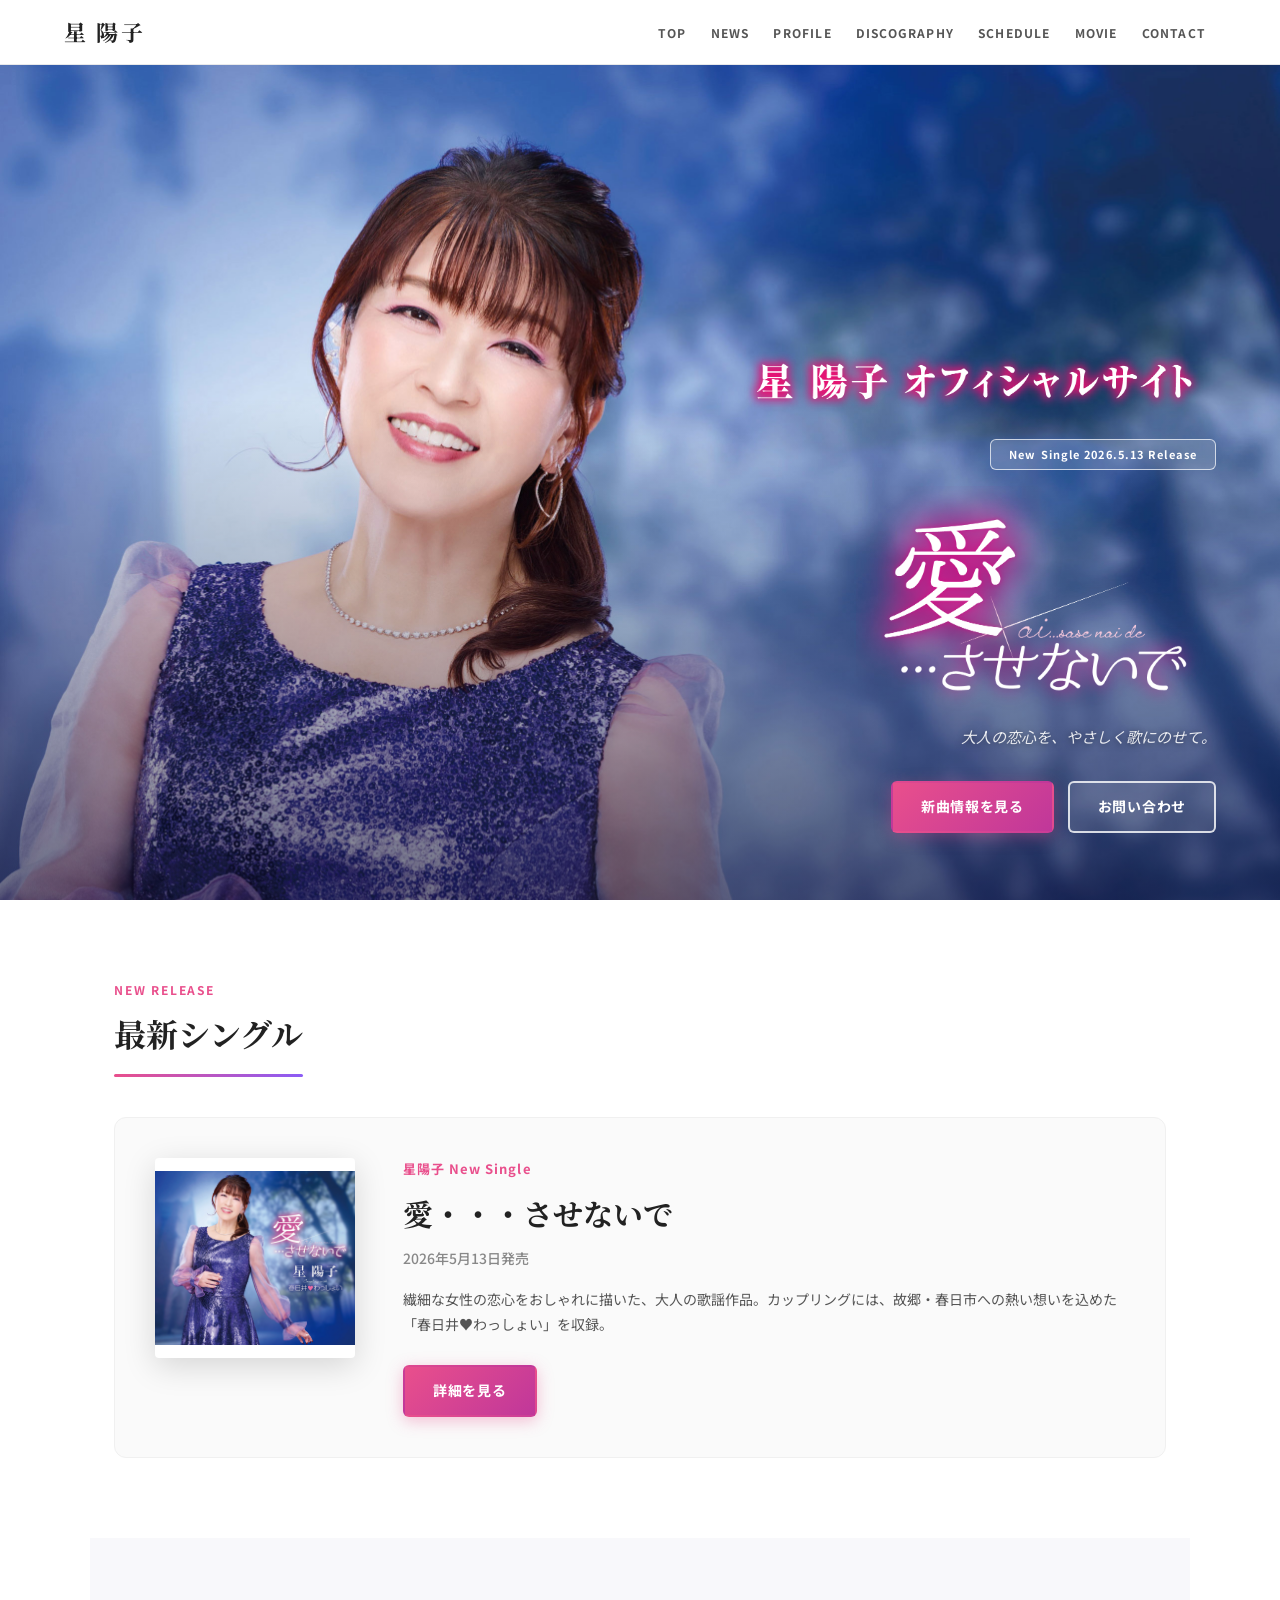
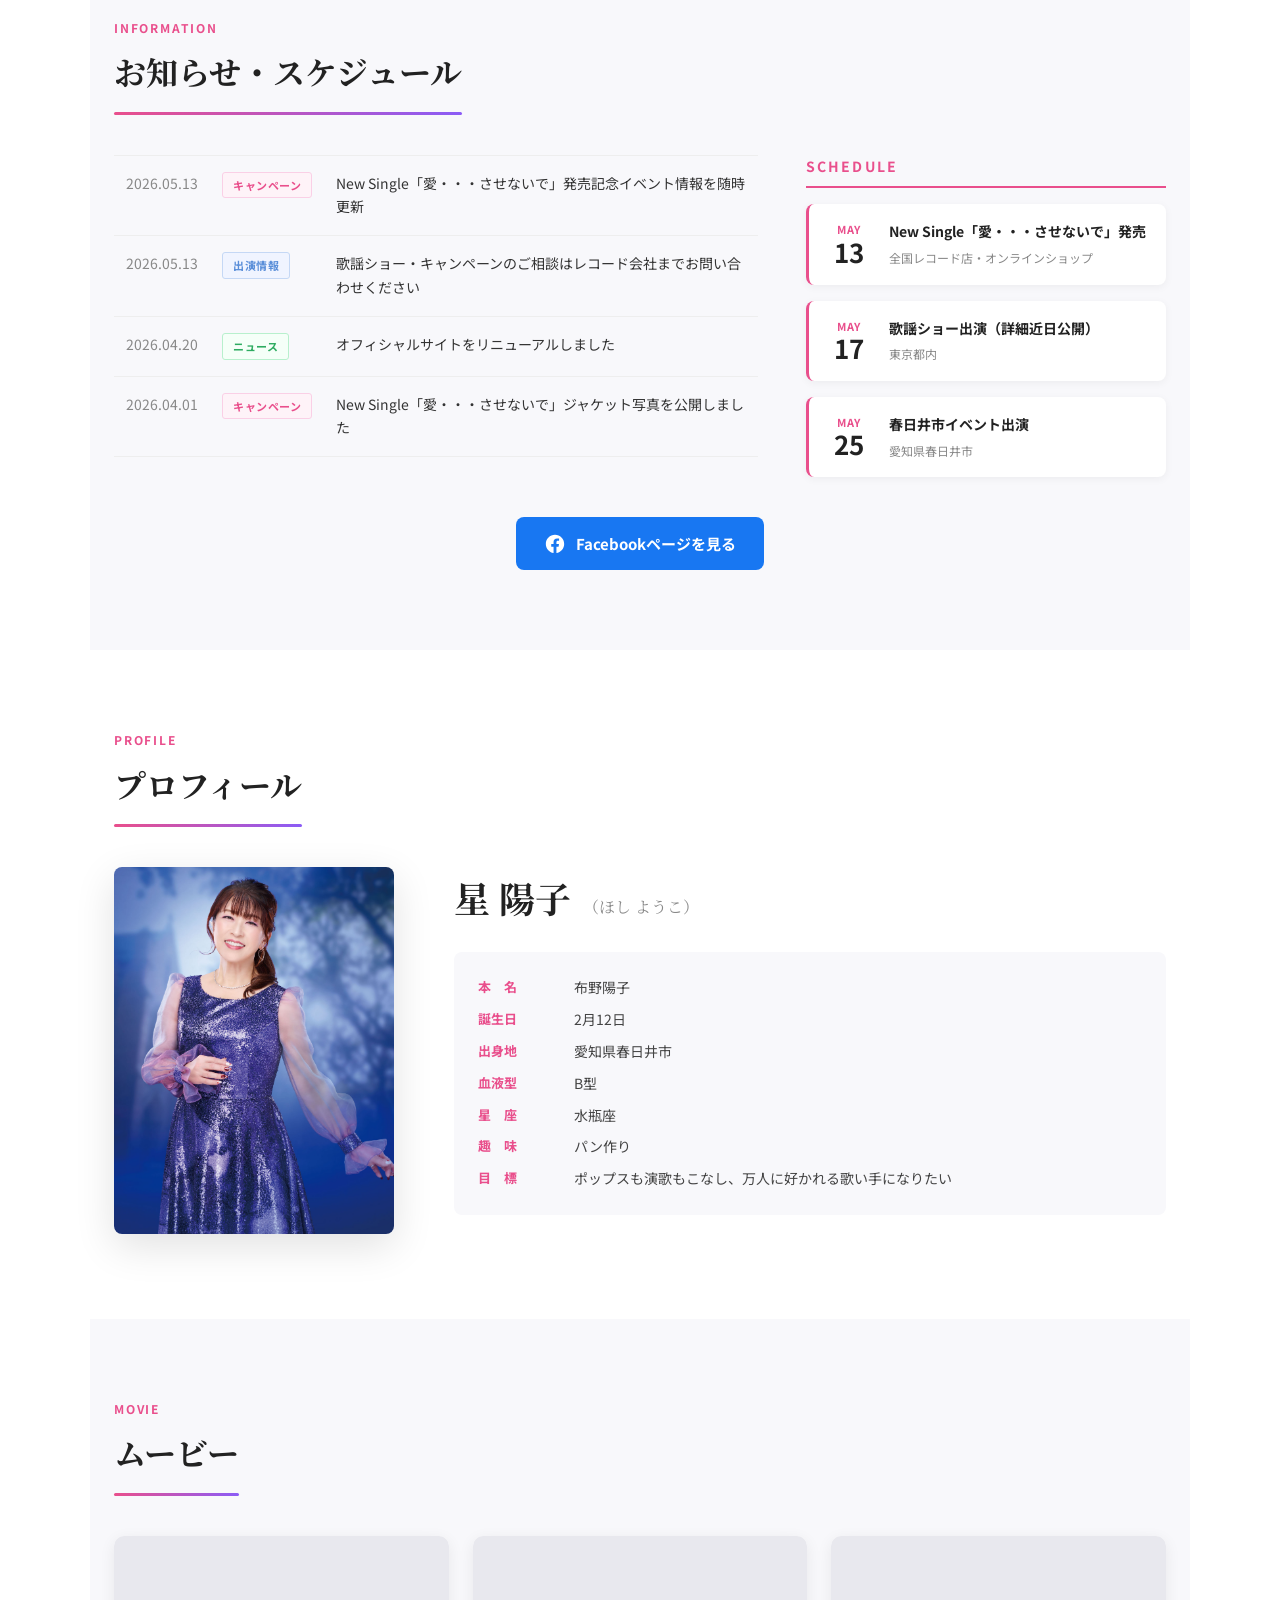
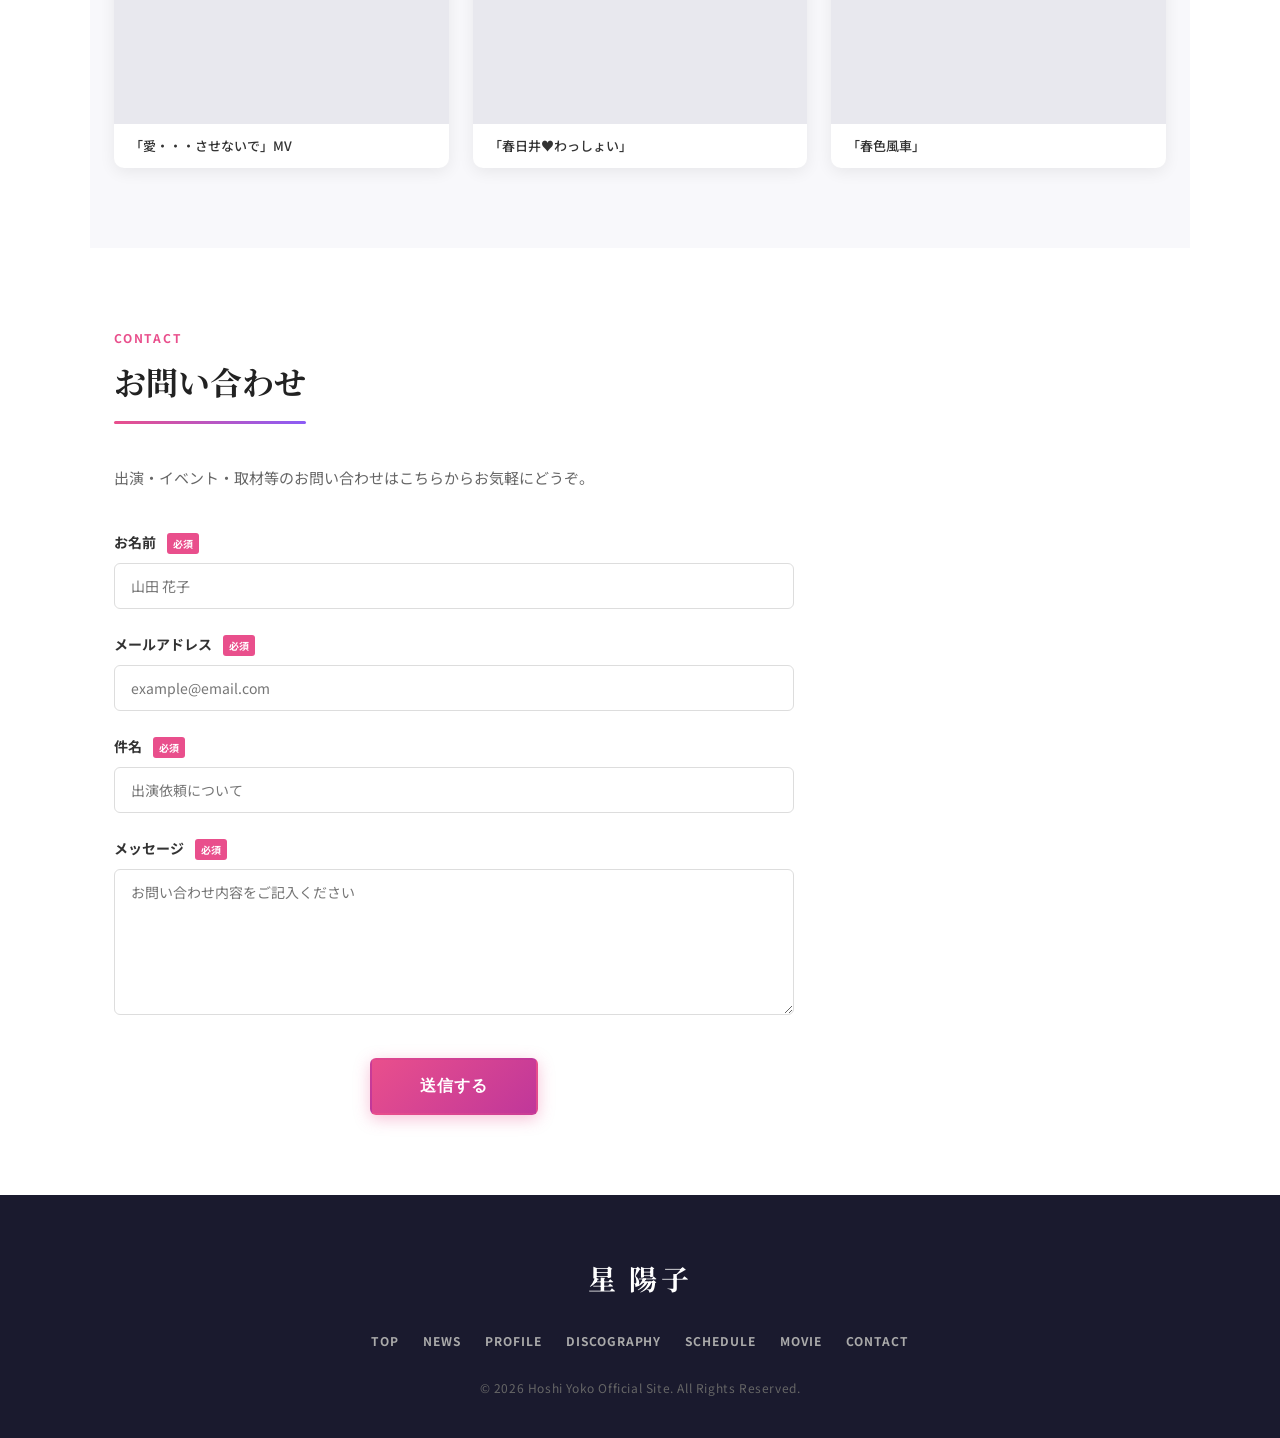
==== commit 88ecbd61: "Add files via upload" ====
--- a/index.html
+++ b/index.html
@@ -61,7 +61,7 @@
         <img src="images/hoshiyoukorogo.png" alt="星陽子" class="hero-logo">
         <div class="new-single-badge">New Single 2026.5.13 Release</div>
         <img src="images/aisasenaide.png" alt="愛・・・させないで" class="hero-song-img">
-        <p class="hero-catch">大人の恋心を、やさしく恋にのせて。</p>
+        <p class="hero-catch">大人の恋心を、やさしく歌にのせて。</p>
         <div class="hero-btns">
           <a href="#discography" class="btn btn-primary">新曲情報を見る</a>
           <a href="#contact" class="btn btn-outline">お問い合わせ</a>
@@ -174,17 +174,21 @@
         <div class="profile-text">
           <h3 class="profile-name">星 陽子<span class="profile-name-ruby">（ほし ようこ）</span></h3>
           <dl class="profile-dl">
+            <dt>本　名</dt>
+            <dd>布野陽子</dd>
+            <dt>誕生日</dt>
+            <dd>2月12日</dd>
             <dt>出身地</dt>
             <dd>愛知県春日井市</dd>
-            <dt>デビュー</dt>
-            <dd>2019年</dd>
-            <dt>所属</dt>
-            <dd>徳間ジャパンコミュニケーションズ</dd>
+            <dt>血液型</dt>
+            <dd>B型</dd>
+            <dt>星　座</dt>
+            <dd>水瓶座</dd>
+            <dt>趣　味</dt>
+            <dd>パン作り</dd>
+            <dt>目　標</dt>
+            <dd>ポップスも演歌もこなし、万人に好かれる歌い手になりたい</dd>
           </dl>
-          <p class="profile-bio">
-            愛知県春日井市出身の歌謡歌手。澄んだ歌声と情感豊かな表現力で、大人の恋愛や故郷への想いを歌う。繊細な女性の心情を描いた楽曲が特徴で、全国の歌謡ファンから幅広い支持を集めている。2026年5月13日に待望のニューシングル「愛・・・させないで」をリリース。
-          </p>
-          <a href="#" class="btn btn-secondary">プロフィール詳細</a>
         </div>
       </div>
     </section>
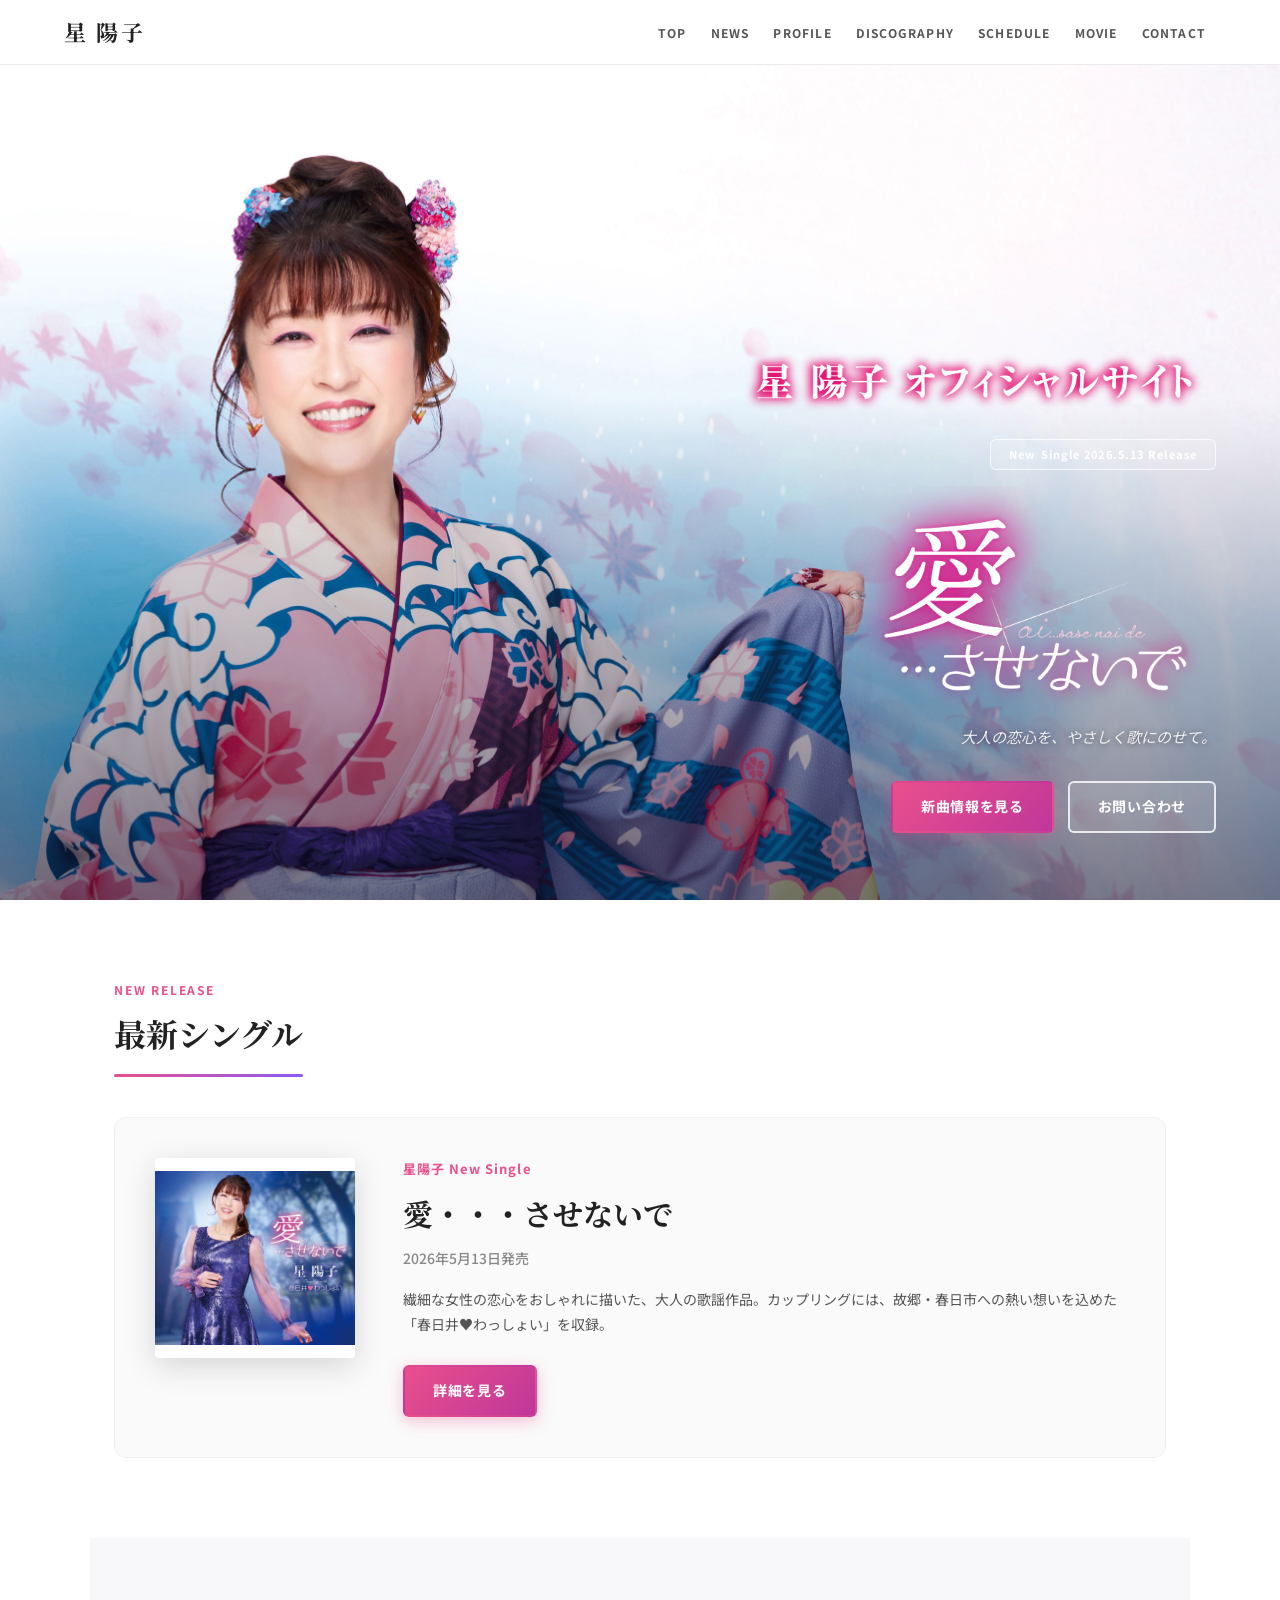
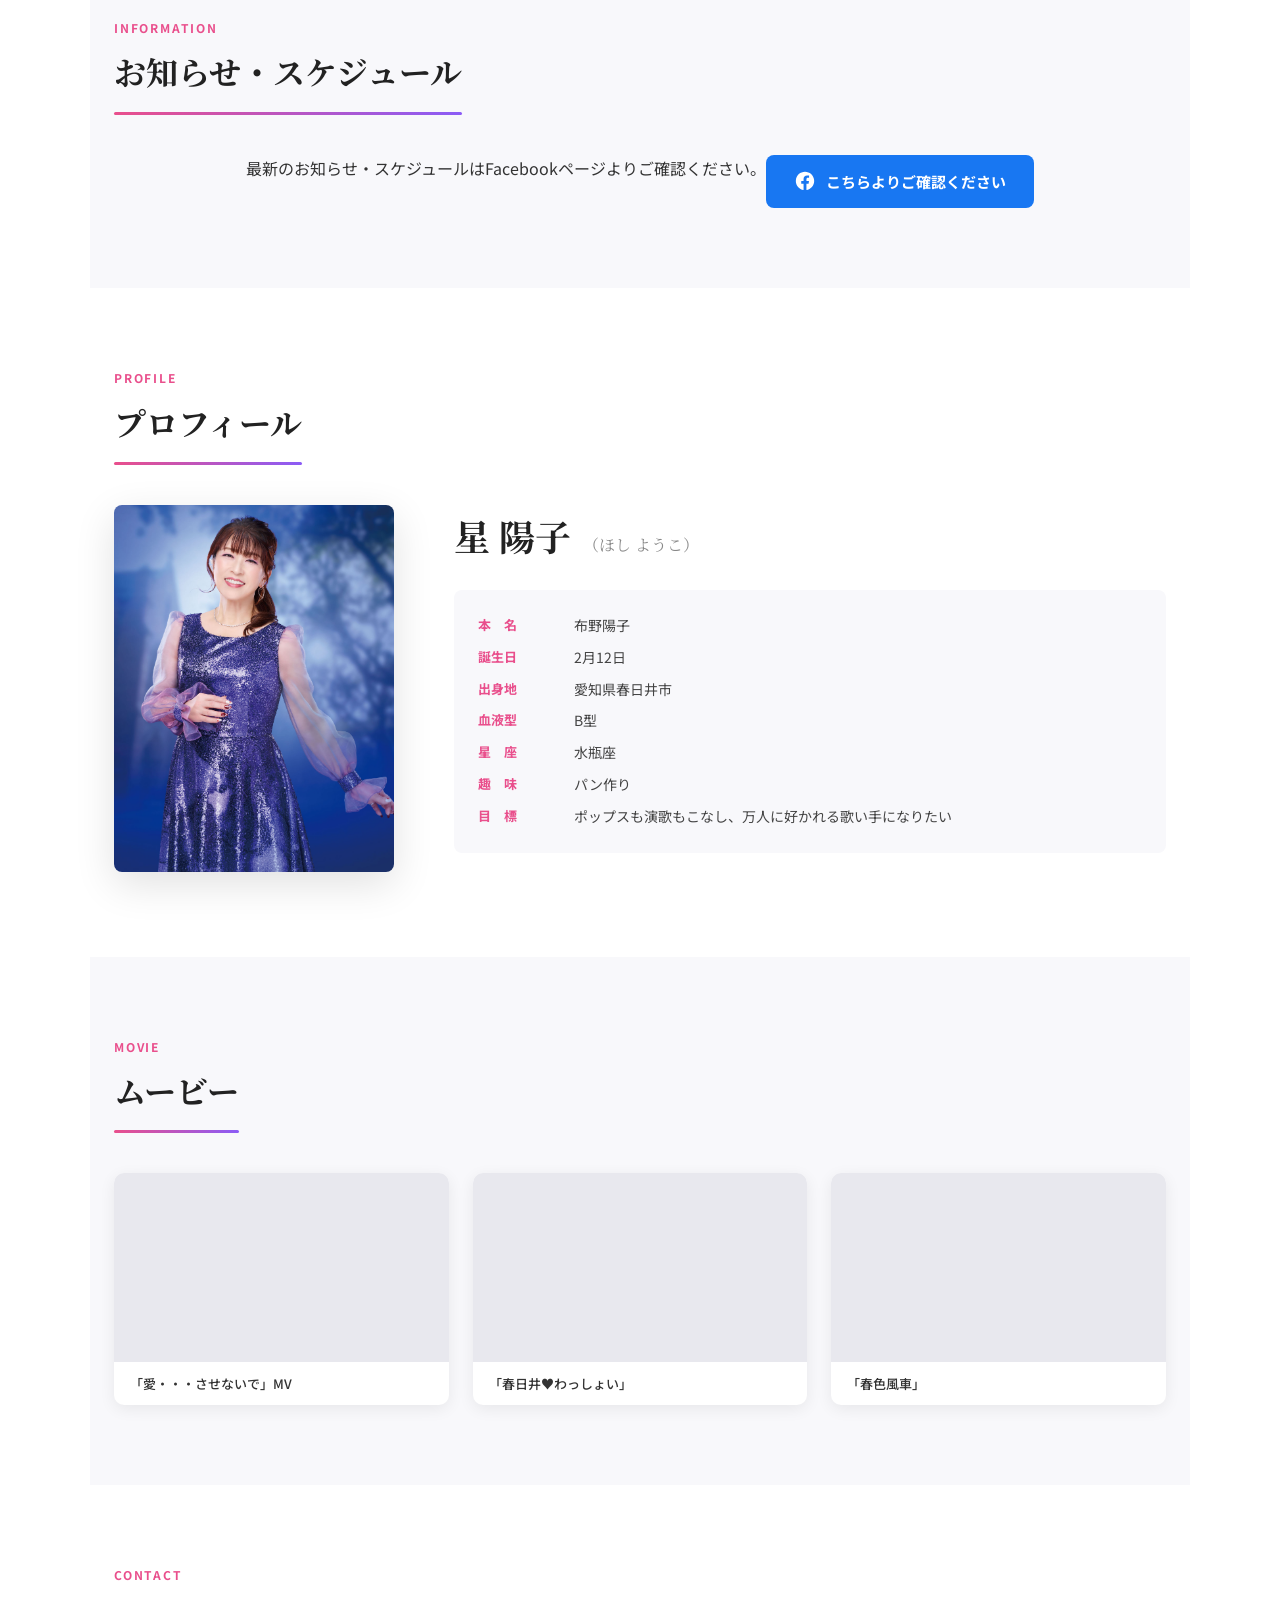
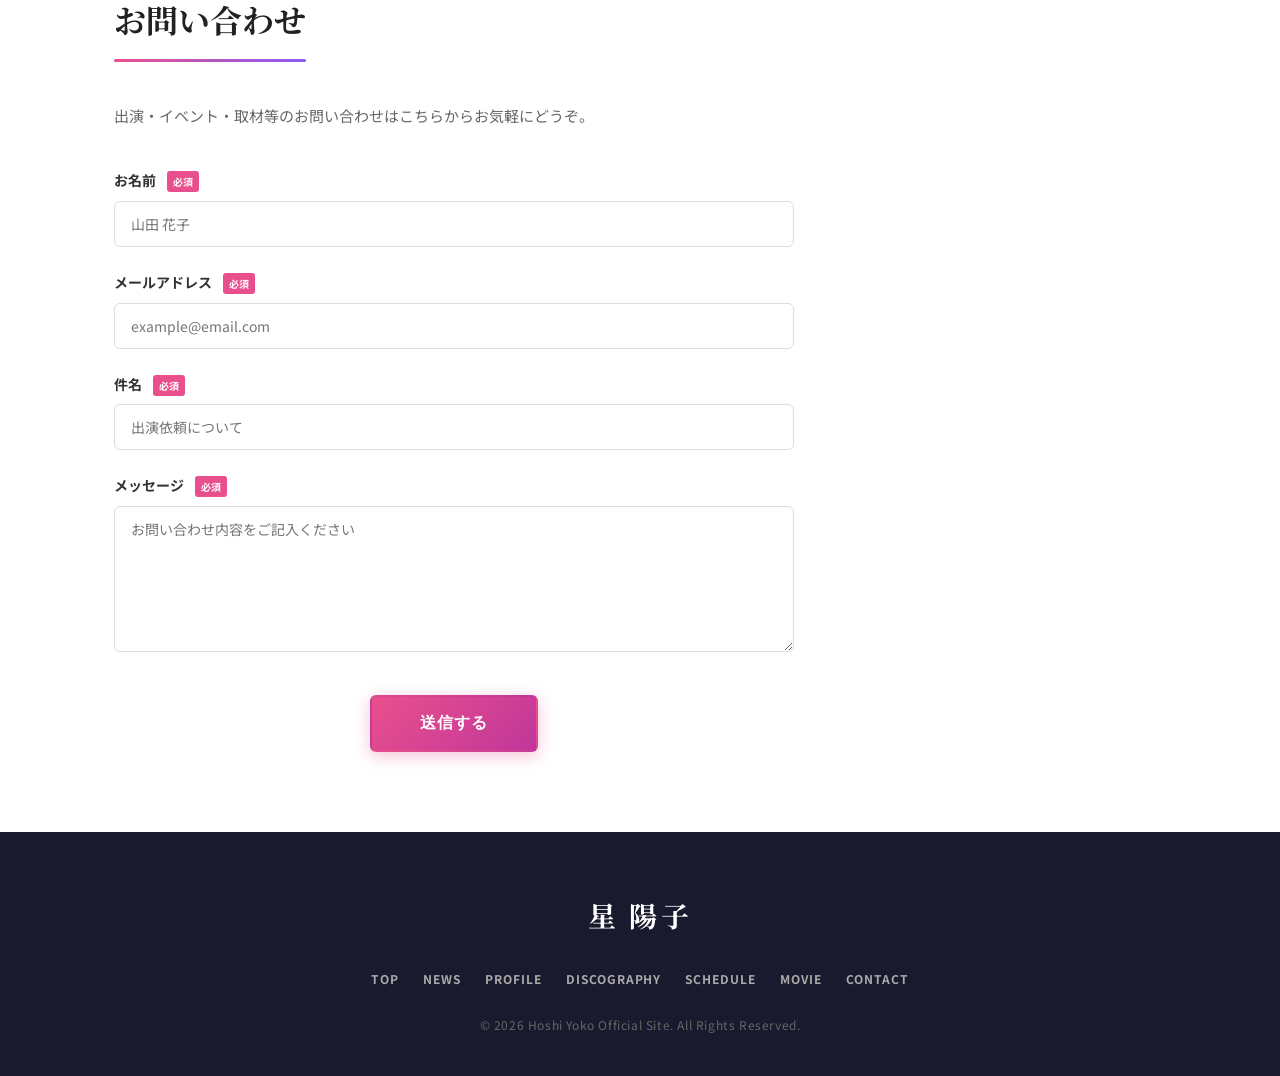
==== commit 6d2a4cb6: "Add files via upload" ====
--- a/index.html
+++ b/index.html
@@ -91,74 +91,11 @@
     <section id="news" class="information section-wrap">
       <div class="section-label">INFORMATION</div>
       <h2 class="section-title">お知らせ・スケジュール</h2>
-      <div class="info-grid">
-        <div class="info-list">
-          <table class="info-table">
-            <tbody>
-              <tr>
-                <td class="info-date">2026.05.13</td>
-                <td><span class="info-tag tag-campaign">キャンペーン</span></td>
-                <td>New Single「愛・・・させないで」発売記念イベント情報を随時更新</td>
-              </tr>
-              <tr>
-                <td class="info-date">2026.05.13</td>
-                <td><span class="info-tag tag-appear">出演情報</span></td>
-                <td>歌謡ショー・キャンペーンのご相談はレコード会社までお問い合わせください</td>
-              </tr>
-              <tr>
-                <td class="info-date">2026.04.20</td>
-                <td><span class="info-tag tag-news">ニュース</span></td>
-                <td>オフィシャルサイトをリニューアルしました</td>
-              </tr>
-              <tr>
-                <td class="info-date">2026.04.01</td>
-                <td><span class="info-tag tag-campaign">キャンペーン</span></td>
-                <td>New Single「愛・・・させないで」ジャケット写真を公開しました</td>
-              </tr>
-            </tbody>
-          </table>
-        </div>
-
-        <div id="schedule" class="schedule-block">
-          <h3 class="sub-title">SCHEDULE</h3>
-          <ul class="schedule-list">
-            <li class="schedule-item">
-              <div class="sch-date">
-                <span class="sch-month">MAY</span>
-                <span class="sch-day">13</span>
-              </div>
-              <div class="sch-detail">
-                <p class="sch-title">New Single「愛・・・させないで」発売</p>
-                <p class="sch-place">全国レコード店・オンラインショップ</p>
-              </div>
-            </li>
-            <li class="schedule-item">
-              <div class="sch-date">
-                <span class="sch-month">MAY</span>
-                <span class="sch-day">17</span>
-              </div>
-              <div class="sch-detail">
-                <p class="sch-title">歌謡ショー出演（詳細近日公開）</p>
-                <p class="sch-place">東京都内</p>
-              </div>
-            </li>
-            <li class="schedule-item">
-              <div class="sch-date">
-                <span class="sch-month">MAY</span>
-                <span class="sch-day">25</span>
-              </div>
-              <div class="sch-detail">
-                <p class="sch-title">春日井市イベント出演</p>
-                <p class="sch-place">愛知県春日井市</p>
-              </div>
-            </li>
-          </ul>
-        </div>
-      </div>
       <div class="fb-timeline-wrap">
+        <p class="fb-check-text">最新のお知らせ・スケジュールはFacebookページよりご確認ください。</p>
         <a href="https://www.facebook.com/xing.yang.zi" target="_blank" rel="noopener" class="fb-link-btn">
           <svg xmlns="http://www.w3.org/2000/svg" viewBox="0 0 24 24" fill="currentColor" width="22" height="22"><path d="M22 12c0-5.522-4.478-10-10-10S2 6.478 2 12c0 4.991 3.657 9.128 8.438 9.878v-6.987H7.898V12h2.54V9.797c0-2.506 1.492-3.89 3.777-3.89 1.094 0 2.238.195 2.238.195v2.46h-1.26c-1.243 0-1.63.771-1.63 1.562V12h2.773l-.443 2.891h-2.33v6.987C18.343 21.128 22 16.991 22 12z"/></svg>
-          Facebookページを見る
+          こちらよりご確認ください
         </a>
       </div>
     </section>
@@ -249,6 +186,9 @@
         <div id="formSuccess" class="form-success" style="display:none;">
           <p>お問い合わせを受け付けました。担当者よりご連絡いたします。</p>
         </div>
+        <div id="formError" class="form-success" style="display:none; color:#c00;">
+          <p>送信に失敗しました。しばらくしてからもう一度お試しください。</p>
+        </div>
       </div>
     </section>
 
@@ -329,9 +269,23 @@
       });
     });
 
-    // フォーム送信（デモ）
+    // フォーム送信（メーラー起動）
     function handleSubmit(e) {
       e.preventDefault();
+      const name    = document.getElementById('name').value;
+      const email   = document.getElementById('email').value;
+      const subject = document.getElementById('subject').value;
+      const message = document.getElementById('message').value;
+
+      const body = encodeURIComponent(
+        'お名前：' + name + '\n' +
+        'メールアドレス：' + email + '\n\n' +
+        'メッセージ：\n' + message
+      );
+      const mailSubject = encodeURIComponent('[お問い合わせ] ' + subject);
+
+      window.location.href = 'mailto:singeryoh2020@gmail.com?subject=' + mailSubject + '&body=' + body;
+
       document.querySelector('.contact-form').style.display = 'none';
       document.getElementById('formSuccess').style.display = 'block';
     }
